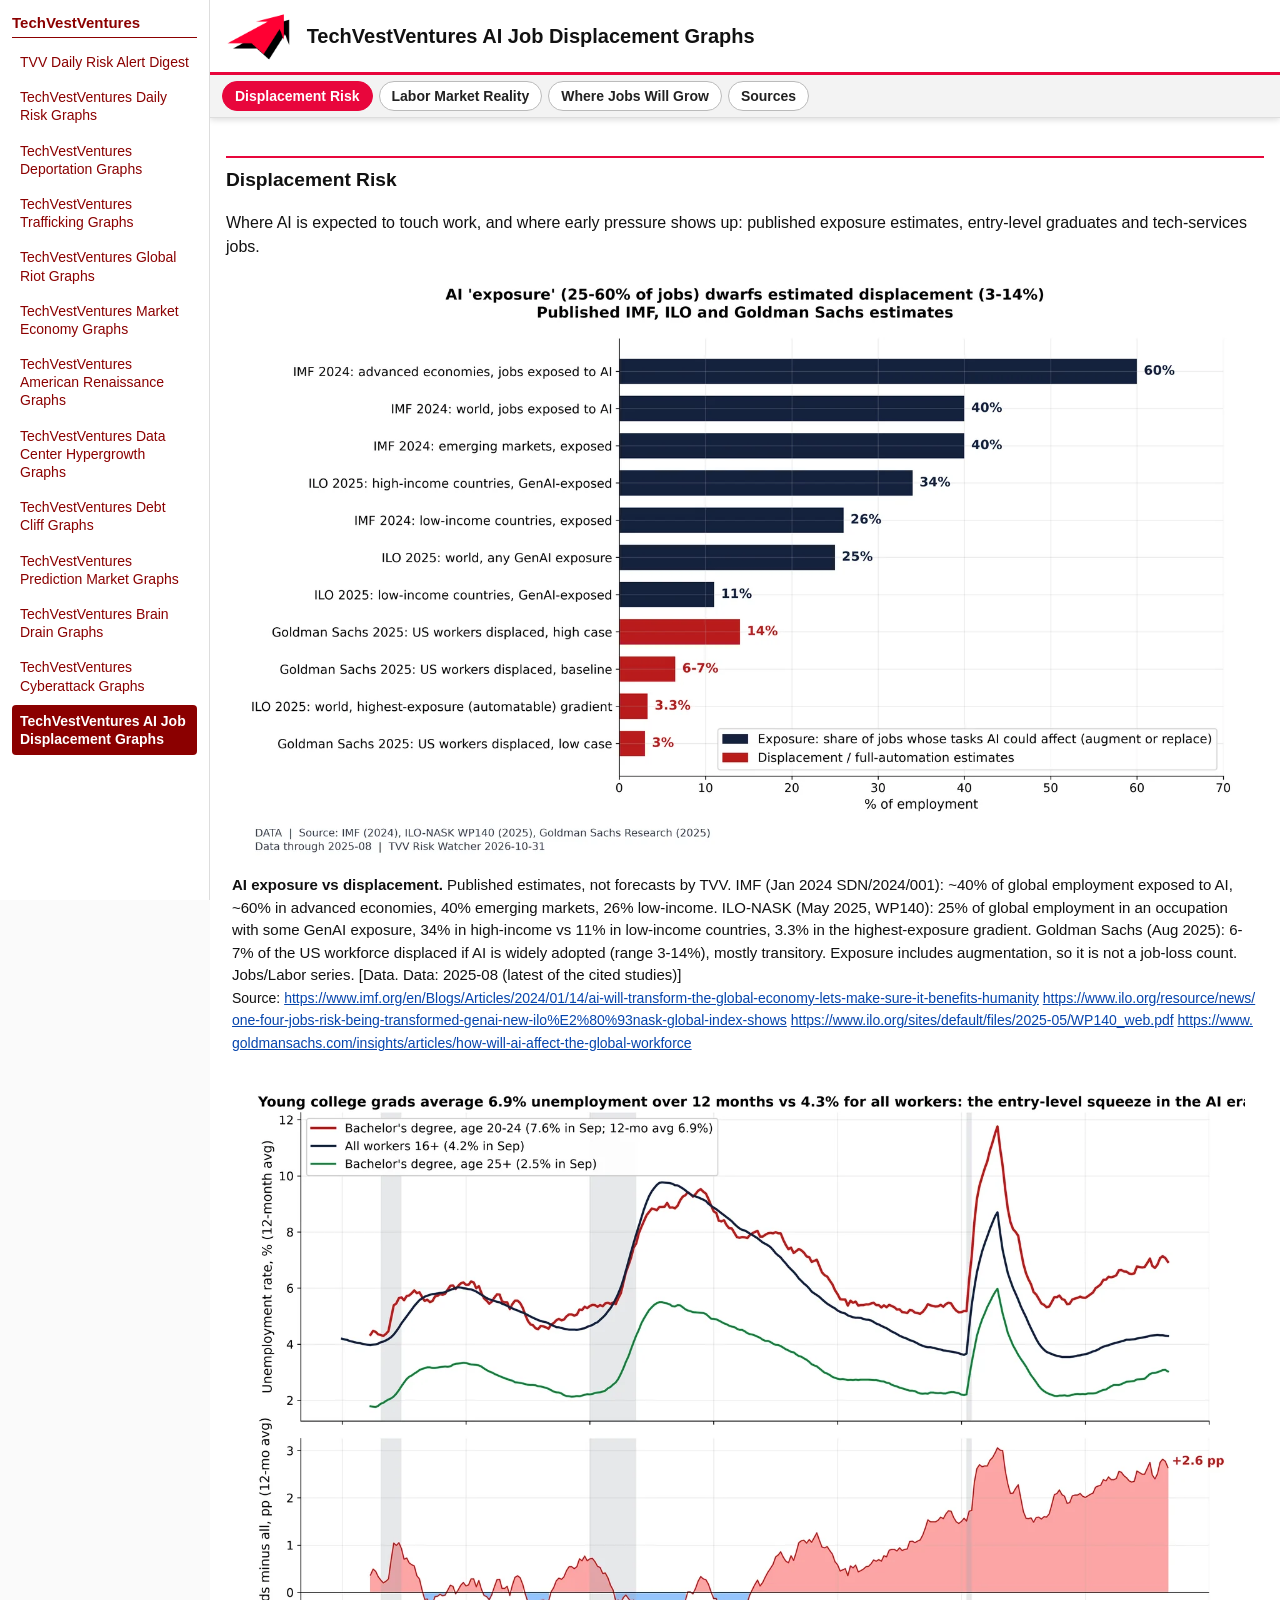
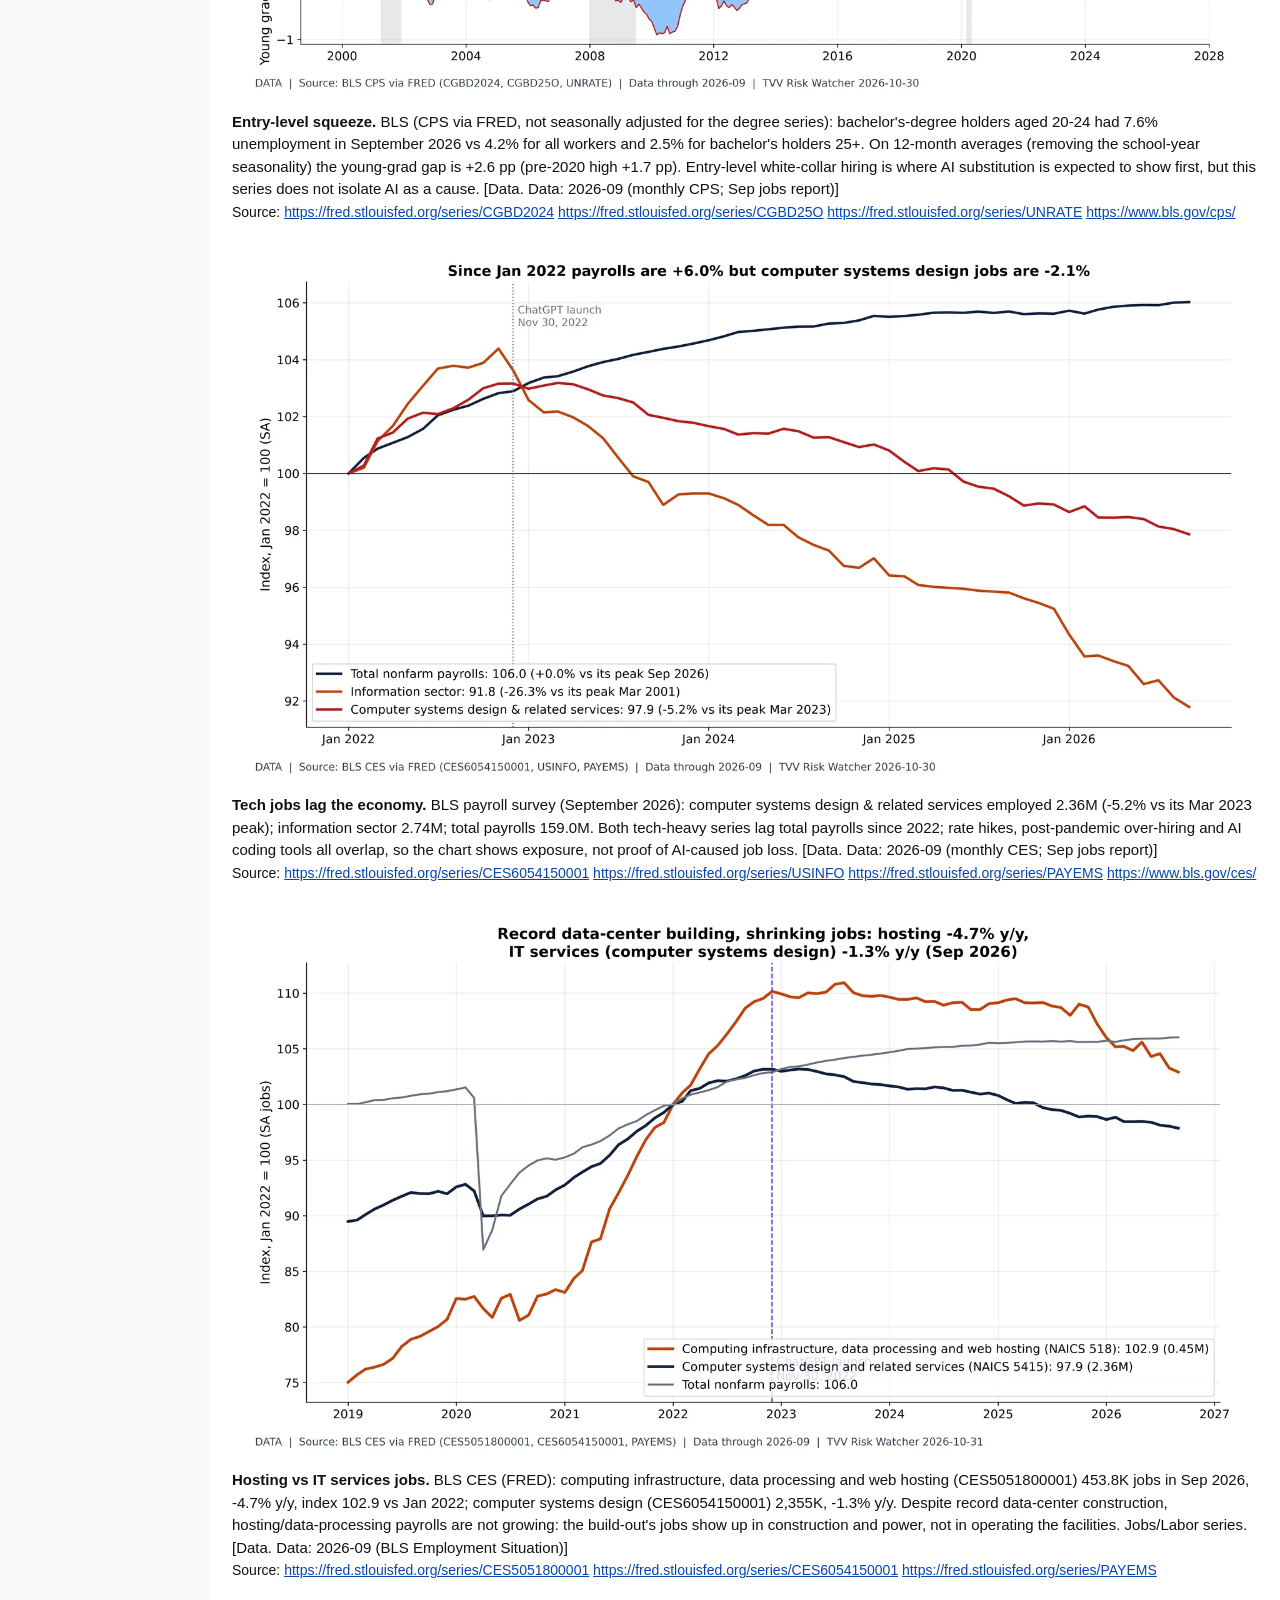
==== issues/displacement.html @ 9736ce63 "Launch TechVestVentures AI Job Displacement Graphs (12 charts, 3 tabs + sources)" ====
<!doctype html><html lang="en"><head><meta charset="utf-8"><meta name="viewport" content="width=device-width,initial-scale=1"><title>TechVestVentures AI Job Displacement Graphs — displacement</title><link rel="stylesheet" href="../assets/style.css"><script>if(!/[?&]raw/.test(location.search))location.replace("../index.html#displacement")</script></head><body><main id="issue"><h2 class="desk">Displacement Risk</h2><p>Where AI is expected to touch work, and where early pressure shows up: published exposure estimates, entry-level graduates and tech-services jobs.</p><figure class="g"><img src="img/displacement-01.webp" alt="AI exposure vs displacement" loading="lazy"><figcaption><span class="t">AI exposure vs displacement.</span> Published estimates, not forecasts by TVV. IMF (Jan 2024 SDN/2024/001): ~40% of global employment exposed to AI, ~60% in advanced economies, 40% emerging markets, 26% low-income. ILO-NASK (May 2025, WP140): 25% of global employment in an occupation with some GenAI exposure, 34% in high-income vs 11% in low-income countries, 3.3% in the highest-exposure gradient. Goldman Sachs (Aug 2025): 6-7% of the US workforce displaced if AI is widely adopted (range 3-14%), mostly transitory. Exposure includes augmentation, so it is not a job-loss count. Jobs/Labor series. [Data. Data: 2025-08 (latest of the cited studies)]<br><span class="s">Source: <a href="https://www.imf.org/en/Blogs/Articles/2024/01/14/ai-will-transform-the-global-economy-lets-make-sure-it-benefits-humanity" target="_blank" rel="noopener">https://www.imf.org/en/Blogs/Articles/2024/01/14/ai-will-transform-the-global-economy-lets-make-sure-it-benefits-humanity</a> <a href="https://www.ilo.org/resource/news/one-four-jobs-risk-being-transformed-genai-new-ilo%E2%80%93nask-global-index-shows" target="_blank" rel="noopener">https://www.ilo.org/resource/news/one-four-jobs-risk-being-transformed-genai-new-ilo%E2%80%93nask-global-index-shows</a> <a href="https://www.ilo.org/sites/default/files/2025-05/WP140_web.pdf" target="_blank" rel="noopener">https://www.ilo.org/sites/default/files/2025-05/WP140_web.pdf</a> <a href="https://www.goldmansachs.com/insights/articles/how-will-ai-affect-the-global-workforce" target="_blank" rel="noopener">https://www.goldmansachs.com/insights/articles/how-will-ai-affect-the-global-workforce</a></span></figcaption></figure><figure class="g"><img src="img/displacement-02.webp" alt="Entry-level squeeze" loading="lazy"><figcaption><span class="t">Entry-level squeeze.</span> BLS (CPS via FRED, not seasonally adjusted for the degree series): bachelor&#x27;s-degree holders aged 20-24 had 7.6% unemployment in September 2026 vs 4.2% for all workers and 2.5% for bachelor&#x27;s holders 25+. On 12-month averages (removing the school-year seasonality) the young-grad gap is +2.6 pp (pre-2020 high +1.7 pp). Entry-level white-collar hiring is where AI substitution is expected to show first, but this series does not isolate AI as a cause. [Data. Data: 2026-09 (monthly CPS; Sep jobs report)]<br><span class="s">Source: <a href="https://fred.stlouisfed.org/series/CGBD2024" target="_blank" rel="noopener">https://fred.stlouisfed.org/series/CGBD2024</a> <a href="https://fred.stlouisfed.org/series/CGBD25O" target="_blank" rel="noopener">https://fred.stlouisfed.org/series/CGBD25O</a> <a href="https://fred.stlouisfed.org/series/UNRATE" target="_blank" rel="noopener">https://fred.stlouisfed.org/series/UNRATE</a> <a href="https://www.bls.gov/cps/" target="_blank" rel="noopener">https://www.bls.gov/cps/</a></span></figcaption></figure><figure class="g"><img src="img/displacement-03.webp" alt="Tech jobs lag the economy" loading="lazy"><figcaption><span class="t">Tech jobs lag the economy.</span> BLS payroll survey (September 2026): computer systems design &amp; related services employed 2.36M (-5.2% vs its Mar 2023 peak); information sector 2.74M; total payrolls 159.0M. Both tech-heavy series lag total payrolls since 2022; rate hikes, post-pandemic over-hiring and AI coding tools all overlap, so the chart shows exposure, not proof of AI-caused job loss. [Data. Data: 2026-09 (monthly CES; Sep jobs report)]<br><span class="s">Source: <a href="https://fred.stlouisfed.org/series/CES6054150001" target="_blank" rel="noopener">https://fred.stlouisfed.org/series/CES6054150001</a> <a href="https://fred.stlouisfed.org/series/USINFO" target="_blank" rel="noopener">https://fred.stlouisfed.org/series/USINFO</a> <a href="https://fred.stlouisfed.org/series/PAYEMS" target="_blank" rel="noopener">https://fred.stlouisfed.org/series/PAYEMS</a> <a href="https://www.bls.gov/ces/" target="_blank" rel="noopener">https://www.bls.gov/ces/</a></span></figcaption></figure><figure class="g"><img src="img/displacement-04.webp" alt="Hosting vs IT services jobs" loading="lazy"><figcaption><span class="t">Hosting vs IT services jobs.</span> BLS CES (FRED): computing infrastructure, data processing and web hosting (CES5051800001) 453.8K jobs in Sep 2026, -4.7% y/y, index 102.9 vs Jan 2022; computer systems design (CES6054150001) 2,355K, -1.3% y/y. Despite record data-center construction, hosting/data-processing payrolls are not growing: the build-out&#x27;s jobs show up in construction and power, not in operating the facilities. Jobs/Labor series. [Data. Data: 2026-09 (BLS Employment Situation)]<br><span class="s">Source: <a href="https://fred.stlouisfed.org/series/CES5051800001" target="_blank" rel="noopener">https://fred.stlouisfed.org/series/CES5051800001</a> <a href="https://fred.stlouisfed.org/series/CES6054150001" target="_blank" rel="noopener">https://fred.stlouisfed.org/series/CES6054150001</a> <a href="https://fred.stlouisfed.org/series/PAYEMS" target="_blank" rel="noopener">https://fred.stlouisfed.org/series/PAYEMS</a></span></figcaption></figure></main></body></html>
---- assets/style.css ----
body{margin:0;font:16px/1.5 Arial,Helvetica,sans-serif;color:#111;background:#fafafa}
#top{position:sticky;top:0;z-index:9;background:#fff;box-shadow:0 2px 6px #0002}
header{border-bottom:3px solid #e8063c;display:flex;align-items:center;gap:14px;padding:8px 16px}
header img{height:56px}header h1{font-size:1.25rem;margin:0}
#tabs{display:flex;gap:6px;overflow-x:auto;white-space:nowrap;padding:6px 12px;background:#f3f3f3;border-bottom:1px solid #ddd;-webkit-overflow-scrolling:touch}
#tabs button{flex:0 0 auto;font:600 14px Arial,sans-serif;padding:6px 12px;border:1px solid #bbb;border-radius:16px;background:#fff;color:#222;cursor:pointer}
#tabs button[aria-selected=true]{background:#e8063c;border-color:#e8063c;color:#fff}
main{max-width:1040px;margin:0 auto;padding:16px;background:#fff}
main img{width:100%;max-width:1000px;height:auto;display:block;margin:14px auto}
a{color:#0645ad;text-decoration:underline}h2{border-top:2px solid #e8063c;padding-top:8px;margin-top:22px;font-size:1.2rem;font-weight:700;scroll-margin-top:130px}
main table{width:100%;border-collapse:collapse}main td{display:block;width:100%;padding:0}main td:empty{display:none}
ul.items{margin-left:24px;padding-left:1.1em}
.action-box{border:3px solid #e8063c;padding:10px 14px;margin:20px 0}ul.items li{margin:6px 0}
@media(max-width:600px){header img{height:40px}header h1{font-size:1rem}}
figure.g{margin:0 0 28px;padding:0}figure.g figcaption{font-size:15px;margin:4px 6px}figure.g .t{font-weight:700}
figure.g .s{font-size:14px;word-break:break-all}ul.src li{margin:4px 0;word-break:break-all}
#tvvnav{position:fixed;left:0;top:0;bottom:0;width:210px;box-sizing:border-box;padding:14px 12px;background:#fff;border-right:1px solid #ddd;font-family:Arial,Helvetica,sans-serif;overflow-y:auto;z-index:20}
#tvvnav summary{font:700 15px Arial,sans-serif;color:#8B0000;list-style:none;cursor:default;border-bottom:1px solid #8B0000;padding-bottom:6px;margin-bottom:8px}
#tvvnav summary::-webkit-details-marker{display:none}
#tvvnav a,#tvvnav span{display:block;font-size:14px;padding:7px 8px;margin:3px 0;border-radius:4px;line-height:1.3}
#tvvnav a{color:#8B0000;text-decoration:none}#tvvnav a:hover{background:#f7e6e6;text-decoration:underline}
#tvvnav a.cur{background:#8B0000;color:#fff;font-weight:700}#tvvnav span.soon{color:#999;font-style:italic}
body{padding-left:210px}
@media(max-width:900px){body{padding-left:0}#tvvnav{position:static;width:auto;border-right:0;border-bottom:1px solid #ddd;padding:6px 12px}
#tvvnav summary{cursor:pointer;margin:0;border:0;padding:4px 0}#tvvnav summary::after{content:" \2630";float:right}}
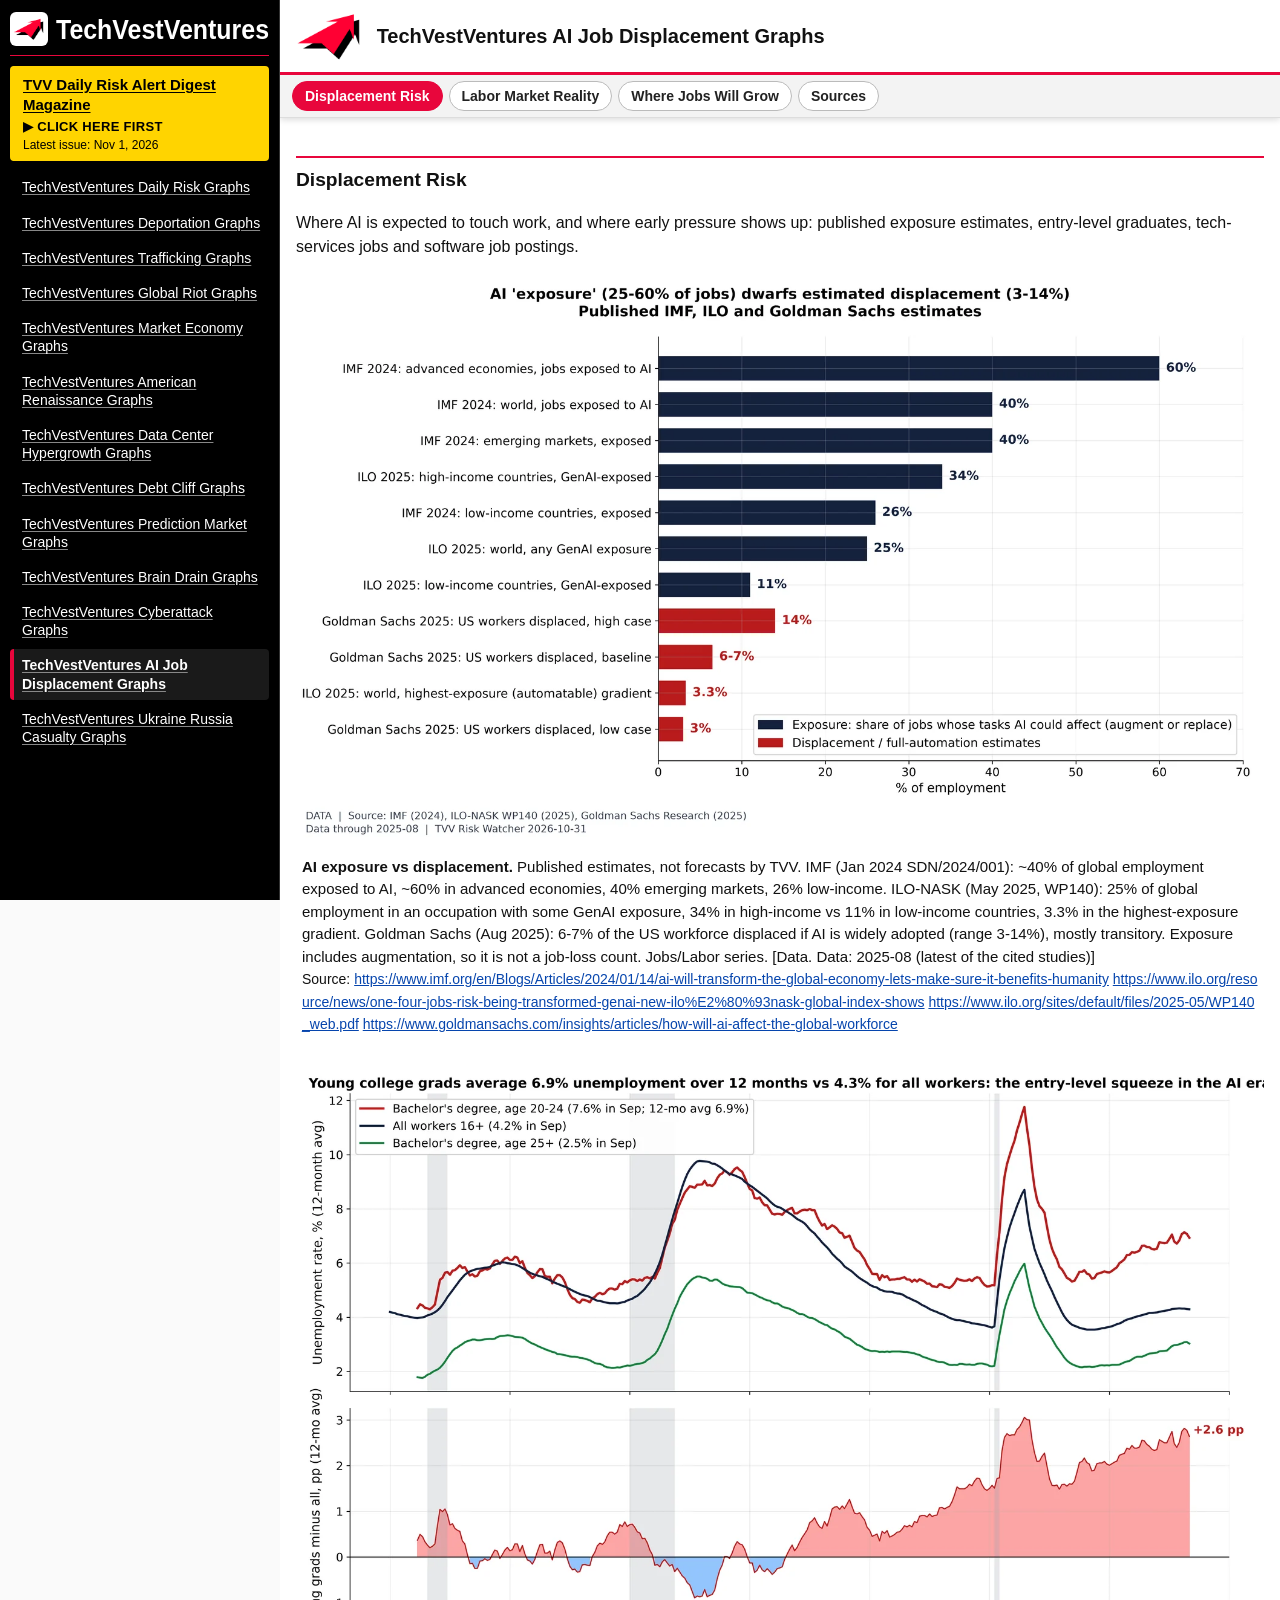
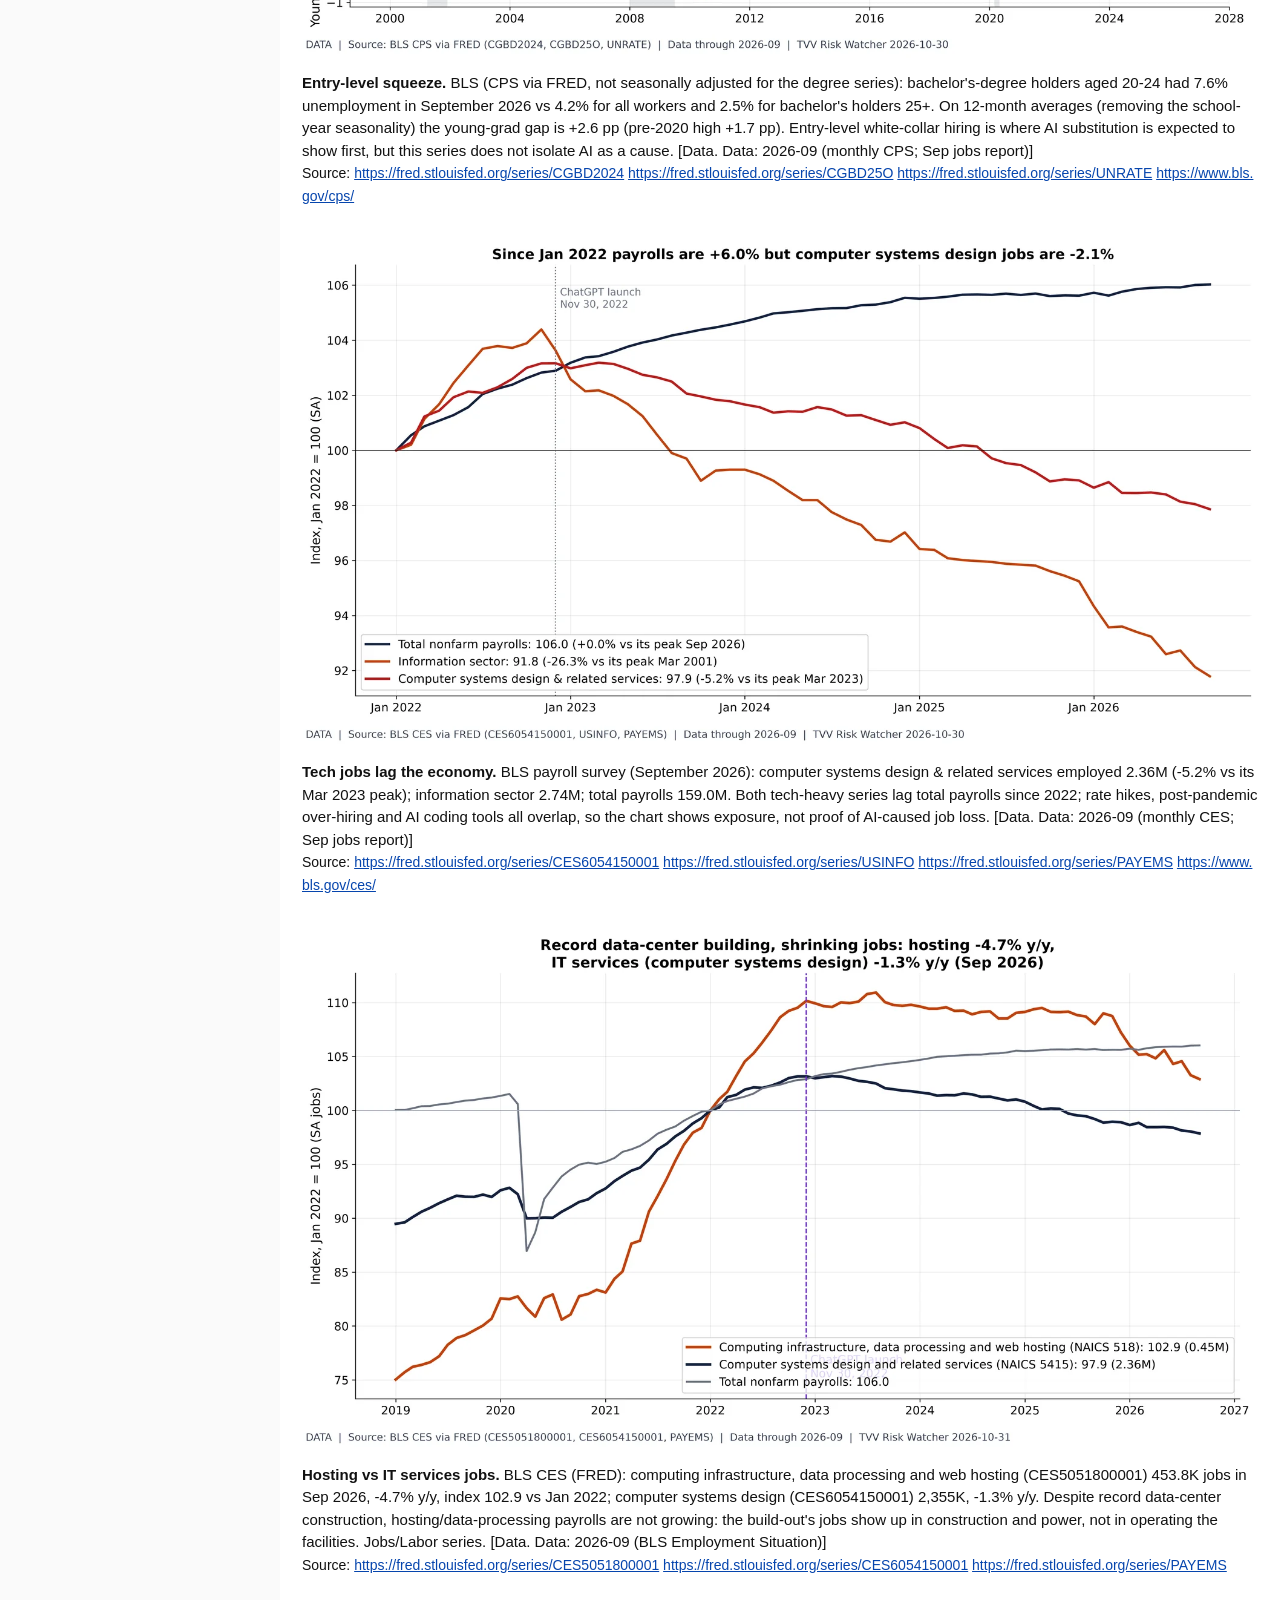
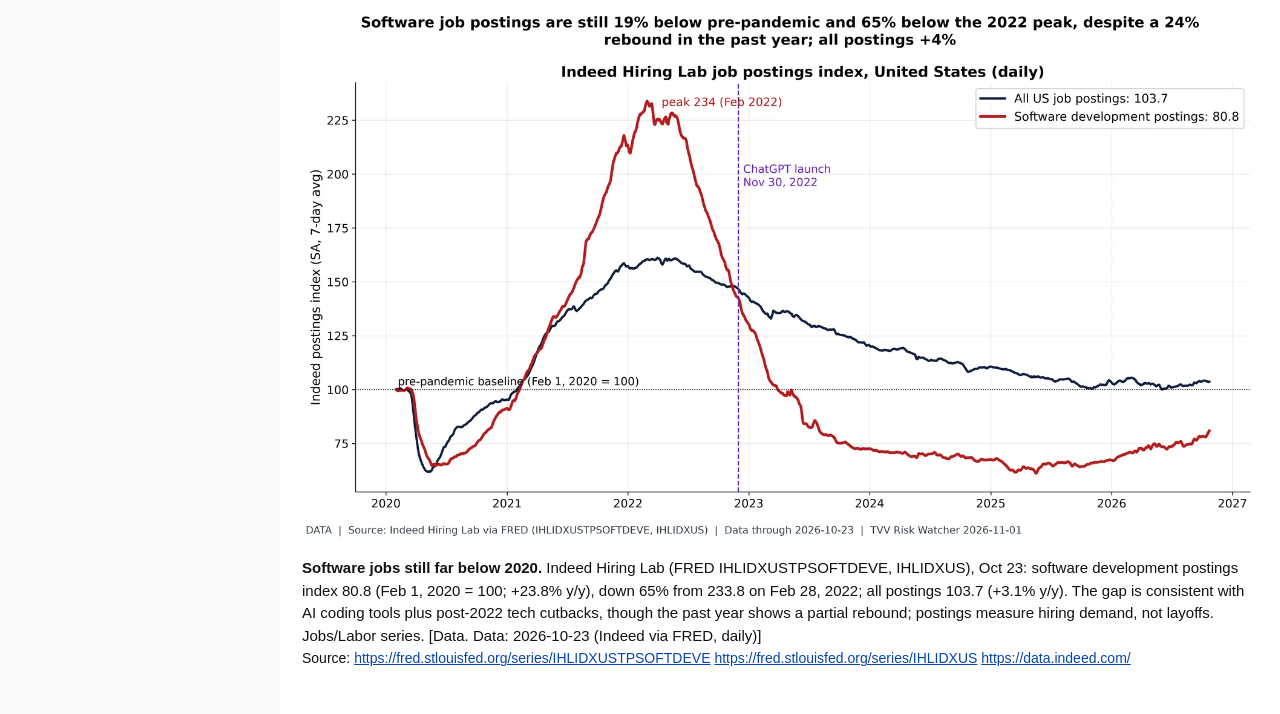
==== commit eaa60b64: "AI Job Displacement: add permanent job losers and Indeed software postings charts (14); sidebar adds" ====
--- a/issues/displacement.html
+++ b/issues/displacement.html
@@ -1 +1 @@
-<!doctype html><html lang="en"><head><meta charset="utf-8"><meta name="viewport" content="width=device-width,initial-scale=1"><title>TechVestVentures AI Job Displacement Graphs — displacement</title><link rel="stylesheet" href="../assets/style.css"><script>if(!/[?&]raw/.test(location.search))location.replace("../index.html#displacement")</script></head><body><main id="issue"><h2 class="desk">Displacement Risk</h2><p>Where AI is expected to touch work, and where early pressure shows up: published exposure estimates, entry-level graduates and tech-services jobs.</p><figure class="g"><img src="img/displacement-01.webp" alt="AI exposure vs displacement" loading="lazy"><figcaption><span class="t">AI exposure vs displacement.</span> Published estimates, not forecasts by TVV. IMF (Jan 2024 SDN/2024/001): ~40% of global employment exposed to AI, ~60% in advanced economies, 40% emerging markets, 26% low-income. ILO-NASK (May 2025, WP140): 25% of global employment in an occupation with some GenAI exposure, 34% in high-income vs 11% in low-income countries, 3.3% in the highest-exposure gradient. Goldman Sachs (Aug 2025): 6-7% of the US workforce displaced if AI is widely adopted (range 3-14%), mostly transitory. Exposure includes augmentation, so it is not a job-loss count. Jobs/Labor series. [Data. Data: 2025-08 (latest of the cited studies)]<br><span class="s">Source: <a href="https://www.imf.org/en/Blogs/Articles/2024/01/14/ai-will-transform-the-global-economy-lets-make-sure-it-benefits-humanity" target="_blank" rel="noopener">https://www.imf.org/en/Blogs/Articles/2024/01/14/ai-will-transform-the-global-economy-lets-make-sure-it-benefits-humanity</a> <a href="https://www.ilo.org/resource/news/one-four-jobs-risk-being-transformed-genai-new-ilo%E2%80%93nask-global-index-shows" target="_blank" rel="noopener">https://www.ilo.org/resource/news/one-four-jobs-risk-being-transformed-genai-new-ilo%E2%80%93nask-global-index-shows</a> <a href="https://www.ilo.org/sites/default/files/2025-05/WP140_web.pdf" target="_blank" rel="noopener">https://www.ilo.org/sites/default/files/2025-05/WP140_web.pdf</a> <a href="https://www.goldmansachs.com/insights/articles/how-will-ai-affect-the-global-workforce" target="_blank" rel="noopener">https://www.goldmansachs.com/insights/articles/how-will-ai-affect-the-global-workforce</a></span></figcaption></figure><figure class="g"><img src="img/displacement-02.webp" alt="Entry-level squeeze" loading="lazy"><figcaption><span class="t">Entry-level squeeze.</span> BLS (CPS via FRED, not seasonally adjusted for the degree series): bachelor&#x27;s-degree holders aged 20-24 had 7.6% unemployment in September 2026 vs 4.2% for all workers and 2.5% for bachelor&#x27;s holders 25+. On 12-month averages (removing the school-year seasonality) the young-grad gap is +2.6 pp (pre-2020 high +1.7 pp). Entry-level white-collar hiring is where AI substitution is expected to show first, but this series does not isolate AI as a cause. [Data. Data: 2026-09 (monthly CPS; Sep jobs report)]<br><span class="s">Source: <a href="https://fred.stlouisfed.org/series/CGBD2024" target="_blank" rel="noopener">https://fred.stlouisfed.org/series/CGBD2024</a> <a href="https://fred.stlouisfed.org/series/CGBD25O" target="_blank" rel="noopener">https://fred.stlouisfed.org/series/CGBD25O</a> <a href="https://fred.stlouisfed.org/series/UNRATE" target="_blank" rel="noopener">https://fred.stlouisfed.org/series/UNRATE</a> <a href="https://www.bls.gov/cps/" target="_blank" rel="noopener">https://www.bls.gov/cps/</a></span></figcaption></figure><figure class="g"><img src="img/displacement-03.webp" alt="Tech jobs lag the economy" loading="lazy"><figcaption><span class="t">Tech jobs lag the economy.</span> BLS payroll survey (September 2026): computer systems design &amp; related services employed 2.36M (-5.2% vs its Mar 2023 peak); information sector 2.74M; total payrolls 159.0M. Both tech-heavy series lag total payrolls since 2022; rate hikes, post-pandemic over-hiring and AI coding tools all overlap, so the chart shows exposure, not proof of AI-caused job loss. [Data. Data: 2026-09 (monthly CES; Sep jobs report)]<br><span class="s">Source: <a href="https://fred.stlouisfed.org/series/CES6054150001" target="_blank" rel="noopener">https://fred.stlouisfed.org/series/CES6054150001</a> <a href="https://fred.stlouisfed.org/series/USINFO" target="_blank" rel="noopener">https://fred.stlouisfed.org/series/USINFO</a> <a href="https://fred.stlouisfed.org/series/PAYEMS" target="_blank" rel="noopener">https://fred.stlouisfed.org/series/PAYEMS</a> <a href="https://www.bls.gov/ces/" target="_blank" rel="noopener">https://www.bls.gov/ces/</a></span></figcaption></figure><figure class="g"><img src="img/displacement-04.webp" alt="Hosting vs IT services jobs" loading="lazy"><figcaption><span class="t">Hosting vs IT services jobs.</span> BLS CES (FRED): computing infrastructure, data processing and web hosting (CES5051800001) 453.8K jobs in Sep 2026, -4.7% y/y, index 102.9 vs Jan 2022; computer systems design (CES6054150001) 2,355K, -1.3% y/y. Despite record data-center construction, hosting/data-processing payrolls are not growing: the build-out&#x27;s jobs show up in construction and power, not in operating the facilities. Jobs/Labor series. [Data. Data: 2026-09 (BLS Employment Situation)]<br><span class="s">Source: <a href="https://fred.stlouisfed.org/series/CES5051800001" target="_blank" rel="noopener">https://fred.stlouisfed.org/series/CES5051800001</a> <a href="https://fred.stlouisfed.org/series/CES6054150001" target="_blank" rel="noopener">https://fred.stlouisfed.org/series/CES6054150001</a> <a href="https://fred.stlouisfed.org/series/PAYEMS" target="_blank" rel="noopener">https://fred.stlouisfed.org/series/PAYEMS</a></span></figcaption></figure></main></body></html>+<!doctype html><html lang="en"><head><meta charset="utf-8"><meta name="viewport" content="width=device-width,initial-scale=1"><title>TechVestVentures AI Job Displacement Graphs — displacement</title><link rel="stylesheet" href="../assets/style.css"><script>if(!/[?&]raw/.test(location.search))location.replace("../index.html#displacement")</script></head><body><main id="issue"><h2 class="desk">Displacement Risk</h2><p>Where AI is expected to touch work, and where early pressure shows up: published exposure estimates, entry-level graduates, tech-services jobs and software job postings.</p><figure class="g"><img src="img/displacement-01.webp" alt="AI exposure vs displacement" loading="lazy"><figcaption><span class="t">AI exposure vs displacement.</span> Published estimates, not forecasts by TVV. IMF (Jan 2024 SDN/2024/001): ~40% of global employment exposed to AI, ~60% in advanced economies, 40% emerging markets, 26% low-income. ILO-NASK (May 2025, WP140): 25% of global employment in an occupation with some GenAI exposure, 34% in high-income vs 11% in low-income countries, 3.3% in the highest-exposure gradient. Goldman Sachs (Aug 2025): 6-7% of the US workforce displaced if AI is widely adopted (range 3-14%), mostly transitory. Exposure includes augmentation, so it is not a job-loss count. Jobs/Labor series. [Data. Data: 2025-08 (latest of the cited studies)]<br><span class="s">Source: <a href="https://www.imf.org/en/Blogs/Articles/2024/01/14/ai-will-transform-the-global-economy-lets-make-sure-it-benefits-humanity" target="_blank" rel="noopener">https://www.imf.org/en/Blogs/Articles/2024/01/14/ai-will-transform-the-global-economy-lets-make-sure-it-benefits-humanity</a> <a href="https://www.ilo.org/resource/news/one-four-jobs-risk-being-transformed-genai-new-ilo%E2%80%93nask-global-index-shows" target="_blank" rel="noopener">https://www.ilo.org/resource/news/one-four-jobs-risk-being-transformed-genai-new-ilo%E2%80%93nask-global-index-shows</a> <a href="https://www.ilo.org/sites/default/files/2025-05/WP140_web.pdf" target="_blank" rel="noopener">https://www.ilo.org/sites/default/files/2025-05/WP140_web.pdf</a> <a href="https://www.goldmansachs.com/insights/articles/how-will-ai-affect-the-global-workforce" target="_blank" rel="noopener">https://www.goldmansachs.com/insights/articles/how-will-ai-affect-the-global-workforce</a></span></figcaption></figure><figure class="g"><img src="img/displacement-02.webp" alt="Entry-level squeeze" loading="lazy"><figcaption><span class="t">Entry-level squeeze.</span> BLS (CPS via FRED, not seasonally adjusted for the degree series): bachelor&#x27;s-degree holders aged 20-24 had 7.6% unemployment in September 2026 vs 4.2% for all workers and 2.5% for bachelor&#x27;s holders 25+. On 12-month averages (removing the school-year seasonality) the young-grad gap is +2.6 pp (pre-2020 high +1.7 pp). Entry-level white-collar hiring is where AI substitution is expected to show first, but this series does not isolate AI as a cause. [Data. Data: 2026-09 (monthly CPS; Sep jobs report)]<br><span class="s">Source: <a href="https://fred.stlouisfed.org/series/CGBD2024" target="_blank" rel="noopener">https://fred.stlouisfed.org/series/CGBD2024</a> <a href="https://fred.stlouisfed.org/series/CGBD25O" target="_blank" rel="noopener">https://fred.stlouisfed.org/series/CGBD25O</a> <a href="https://fred.stlouisfed.org/series/UNRATE" target="_blank" rel="noopener">https://fred.stlouisfed.org/series/UNRATE</a> <a href="https://www.bls.gov/cps/" target="_blank" rel="noopener">https://www.bls.gov/cps/</a></span></figcaption></figure><figure class="g"><img src="img/displacement-03.webp" alt="Tech jobs lag the economy" loading="lazy"><figcaption><span class="t">Tech jobs lag the economy.</span> BLS payroll survey (September 2026): computer systems design &amp; related services employed 2.36M (-5.2% vs its Mar 2023 peak); information sector 2.74M; total payrolls 159.0M. Both tech-heavy series lag total payrolls since 2022; rate hikes, post-pandemic over-hiring and AI coding tools all overlap, so the chart shows exposure, not proof of AI-caused job loss. [Data. Data: 2026-09 (monthly CES; Sep jobs report)]<br><span class="s">Source: <a href="https://fred.stlouisfed.org/series/CES6054150001" target="_blank" rel="noopener">https://fred.stlouisfed.org/series/CES6054150001</a> <a href="https://fred.stlouisfed.org/series/USINFO" target="_blank" rel="noopener">https://fred.stlouisfed.org/series/USINFO</a> <a href="https://fred.stlouisfed.org/series/PAYEMS" target="_blank" rel="noopener">https://fred.stlouisfed.org/series/PAYEMS</a> <a href="https://www.bls.gov/ces/" target="_blank" rel="noopener">https://www.bls.gov/ces/</a></span></figcaption></figure><figure class="g"><img src="img/displacement-04.webp" alt="Hosting vs IT services jobs" loading="lazy"><figcaption><span class="t">Hosting vs IT services jobs.</span> BLS CES (FRED): computing infrastructure, data processing and web hosting (CES5051800001) 453.8K jobs in Sep 2026, -4.7% y/y, index 102.9 vs Jan 2022; computer systems design (CES6054150001) 2,355K, -1.3% y/y. Despite record data-center construction, hosting/data-processing payrolls are not growing: the build-out&#x27;s jobs show up in construction and power, not in operating the facilities. Jobs/Labor series. [Data. Data: 2026-09 (BLS Employment Situation)]<br><span class="s">Source: <a href="https://fred.stlouisfed.org/series/CES5051800001" target="_blank" rel="noopener">https://fred.stlouisfed.org/series/CES5051800001</a> <a href="https://fred.stlouisfed.org/series/CES6054150001" target="_blank" rel="noopener">https://fred.stlouisfed.org/series/CES6054150001</a> <a href="https://fred.stlouisfed.org/series/PAYEMS" target="_blank" rel="noopener">https://fred.stlouisfed.org/series/PAYEMS</a></span></figcaption></figure><figure class="g"><img src="img/displacement-05.webp" alt="Software jobs still far below 2020" loading="lazy"><figcaption><span class="t">Software jobs still far below 2020.</span> Indeed Hiring Lab (FRED IHLIDXUSTPSOFTDEVE, IHLIDXUS), Oct 23: software development postings index 80.8 (Feb 1, 2020 = 100; +23.8% y/y), down 65% from 233.8 on Feb 28, 2022; all postings 103.7 (+3.1% y/y). The gap is consistent with AI coding tools plus post-2022 tech cutbacks, though the past year shows a partial rebound; postings measure hiring demand, not layoffs. Jobs/Labor series. [Data. Data: 2026-10-23 (Indeed via FRED, daily)]<br><span class="s">Source: <a href="https://fred.stlouisfed.org/series/IHLIDXUSTPSOFTDEVE" target="_blank" rel="noopener">https://fred.stlouisfed.org/series/IHLIDXUSTPSOFTDEVE</a> <a href="https://fred.stlouisfed.org/series/IHLIDXUS" target="_blank" rel="noopener">https://fred.stlouisfed.org/series/IHLIDXUS</a> <a href="https://data.indeed.com/" target="_blank" rel="noopener">https://data.indeed.com/</a></span></figcaption></figure></main></body></html>
--- a/assets/style.css
+++ b/assets/style.css
@@ -14,12 +14,24 @@
 @media(max-width:600px){header img{height:40px}header h1{font-size:1rem}}
 figure.g{margin:0 0 28px;padding:0}figure.g figcaption{font-size:15px;margin:4px 6px}figure.g .t{font-weight:700}
 figure.g .s{font-size:14px;word-break:break-all}ul.src li{margin:4px 0;word-break:break-all}
-#tvvnav{position:fixed;left:0;top:0;bottom:0;width:210px;box-sizing:border-box;padding:14px 12px;background:#fff;border-right:1px solid #ddd;font-family:Arial,Helvetica,sans-serif;overflow-y:auto;z-index:20}
-#tvvnav summary{font:700 15px Arial,sans-serif;color:#8B0000;list-style:none;cursor:default;border-bottom:1px solid #8B0000;padding-bottom:6px;margin-bottom:8px}
+#tvvnav{position:fixed;left:0;top:0;bottom:0;width:280px;box-sizing:border-box;padding:12px 10px;background:#000;color:#fff;border-right:1px solid #333;font-family:Arial,Helvetica,sans-serif;overflow-y:auto;z-index:20}
+#tvvnav summary{list-style:none;cursor:default;display:flex;align-items:center;gap:8px;border-bottom:1px solid #e8063c;padding-bottom:9px;margin-bottom:10px}
 #tvvnav summary::-webkit-details-marker{display:none}
-#tvvnav a,#tvvnav span{display:block;font-size:14px;padding:7px 8px;margin:3px 0;border-radius:4px;line-height:1.3}
-#tvvnav a{color:#8B0000;text-decoration:none}#tvvnav a:hover{background:#f7e6e6;text-decoration:underline}
-#tvvnav a.cur{background:#8B0000;color:#fff;font-weight:700}#tvvnav span.soon{color:#999;font-style:italic}
-body{padding-left:210px}
-@media(max-width:900px){body{padding-left:0}#tvvnav{position:static;width:auto;border-right:0;border-bottom:1px solid #ddd;padding:6px 12px}
-#tvvnav summary{cursor:pointer;margin:0;border:0;padding:4px 0}#tvvnav summary::after{content:" \2630";float:right}}+#tvvnav .mark{flex:0 0 auto;width:38px;height:34px;background:#fff;border-radius:6px;display:flex;align-items:center;justify-content:center}
+#tvvnav .mark img{width:32px;height:auto;display:block}
+#tvvnav .word{flex:1 1 auto;min-width:0;height:32px;display:block}
+#tvvnav a,#tvvnav span.soon{display:block;font-size:14px;padding:7px 8px;margin:3px 0;border-radius:4px;line-height:1.3;border-left:4px solid transparent}
+#tvvnav a{color:#fff;text-decoration:underline;text-decoration-color:#888;text-underline-offset:2px}
+#tvvnav a:hover,#tvvnav a:focus{background:#222;text-decoration-color:#fff}
+#tvvnav a.cur{font-weight:700;border-left-color:#e8063c;background:#1a1a1a}
+#tvvnav span.soon{color:#888;font-style:italic}
+#tvvnav a.mag{background:#ffd400;color:#000;font-weight:700;font-size:15px;text-decoration:none;border-left:4px solid #ffd400;padding:9px 9px 8px;margin-bottom:10px}
+#tvvnav a.mag:hover,#tvvnav a.mag:focus{background:#ffe766}
+#tvvnav a.mag.cur{border-left-color:#e8063c}
+#tvvnav a.mag .t{text-decoration:underline;text-underline-offset:2px}
+#tvvnav a.mag .cta{display:block;margin-top:5px;font-size:13px;font-weight:700;text-transform:uppercase;letter-spacing:.3px}
+#tvvnav a.mag .sub{display:block;font-size:12px;font-weight:400;margin-top:2px}
+body{padding-left:280px}
+@media(max-width:900px){body{padding-left:0}#tvvnav{position:static;width:auto;border-right:0;border-bottom:2px solid #e8063c;padding:8px 12px}
+#tvvnav summary{cursor:pointer;margin:0;border:0;padding:2px 0}#tvvnav .word{max-width:250px}
+#tvvnav summary::after{content:"\2630";color:#fff;font-size:22px;margin-left:auto;padding-left:8px}}
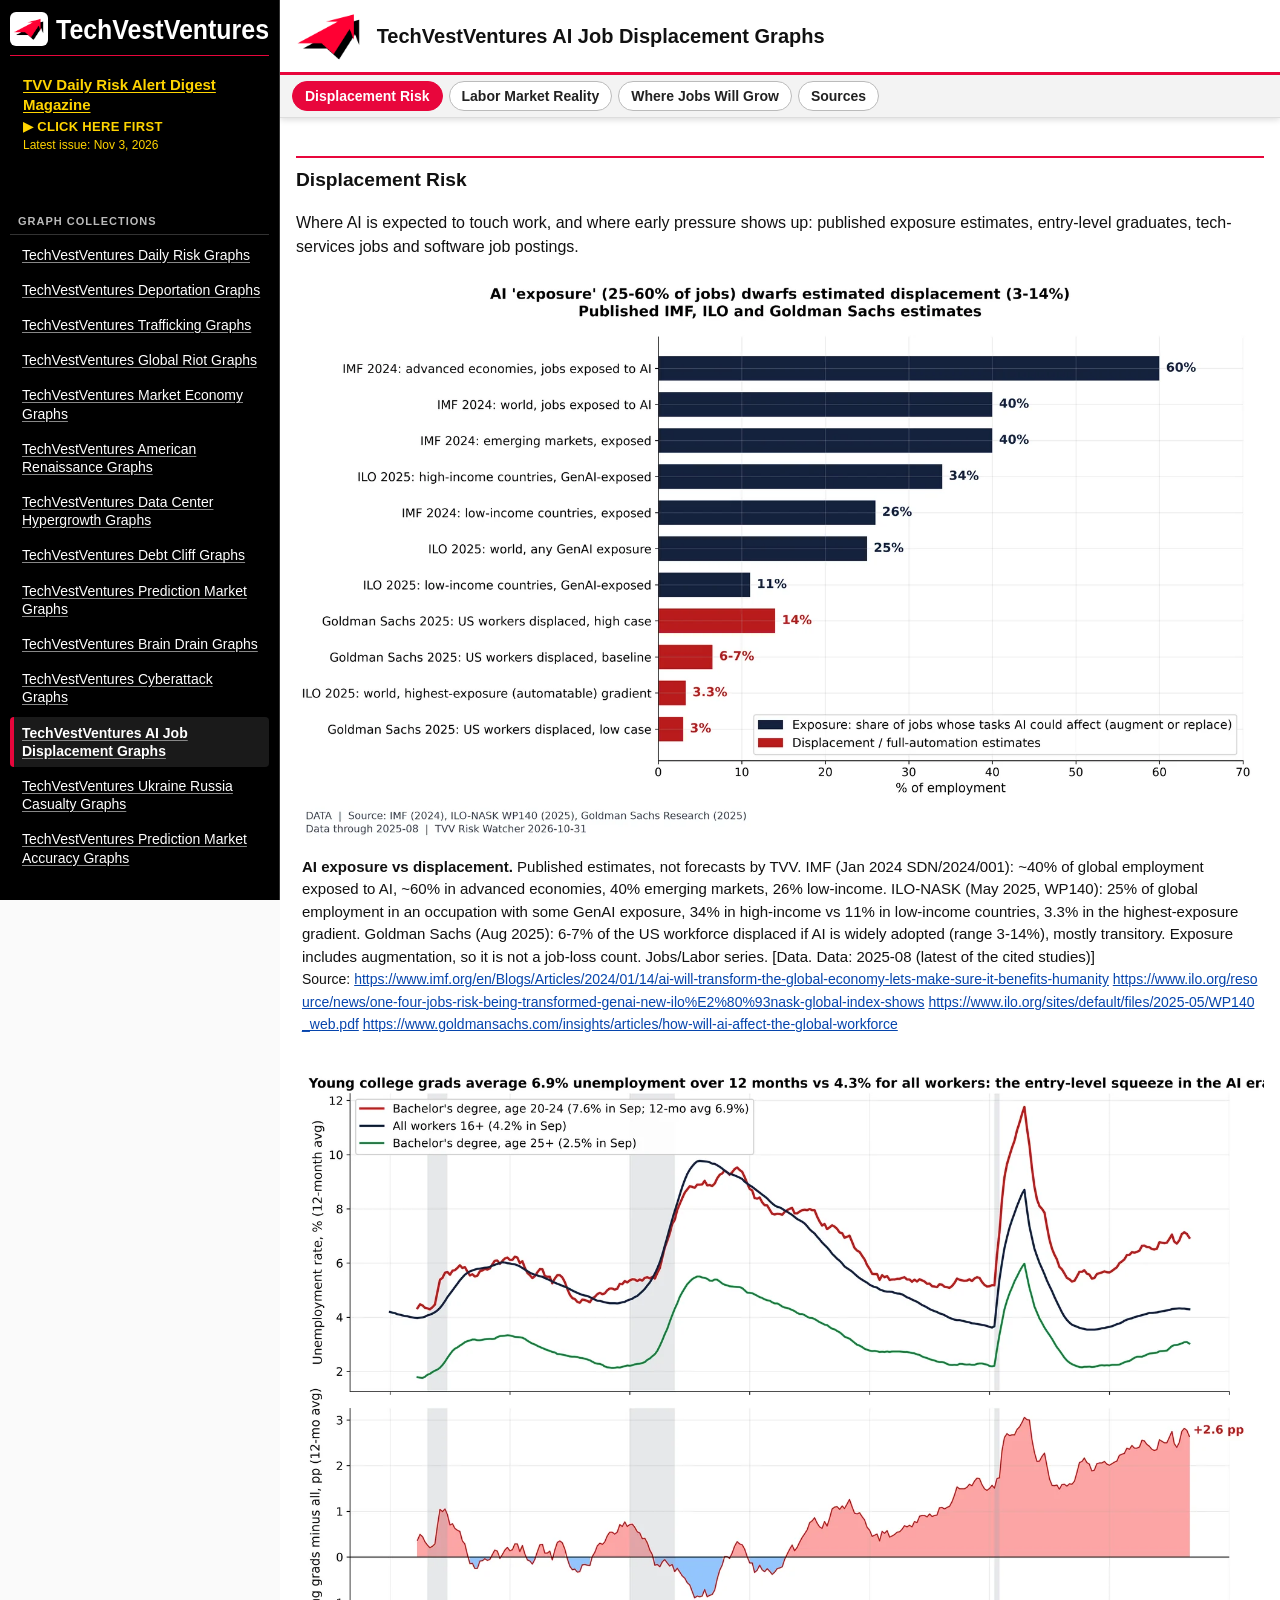
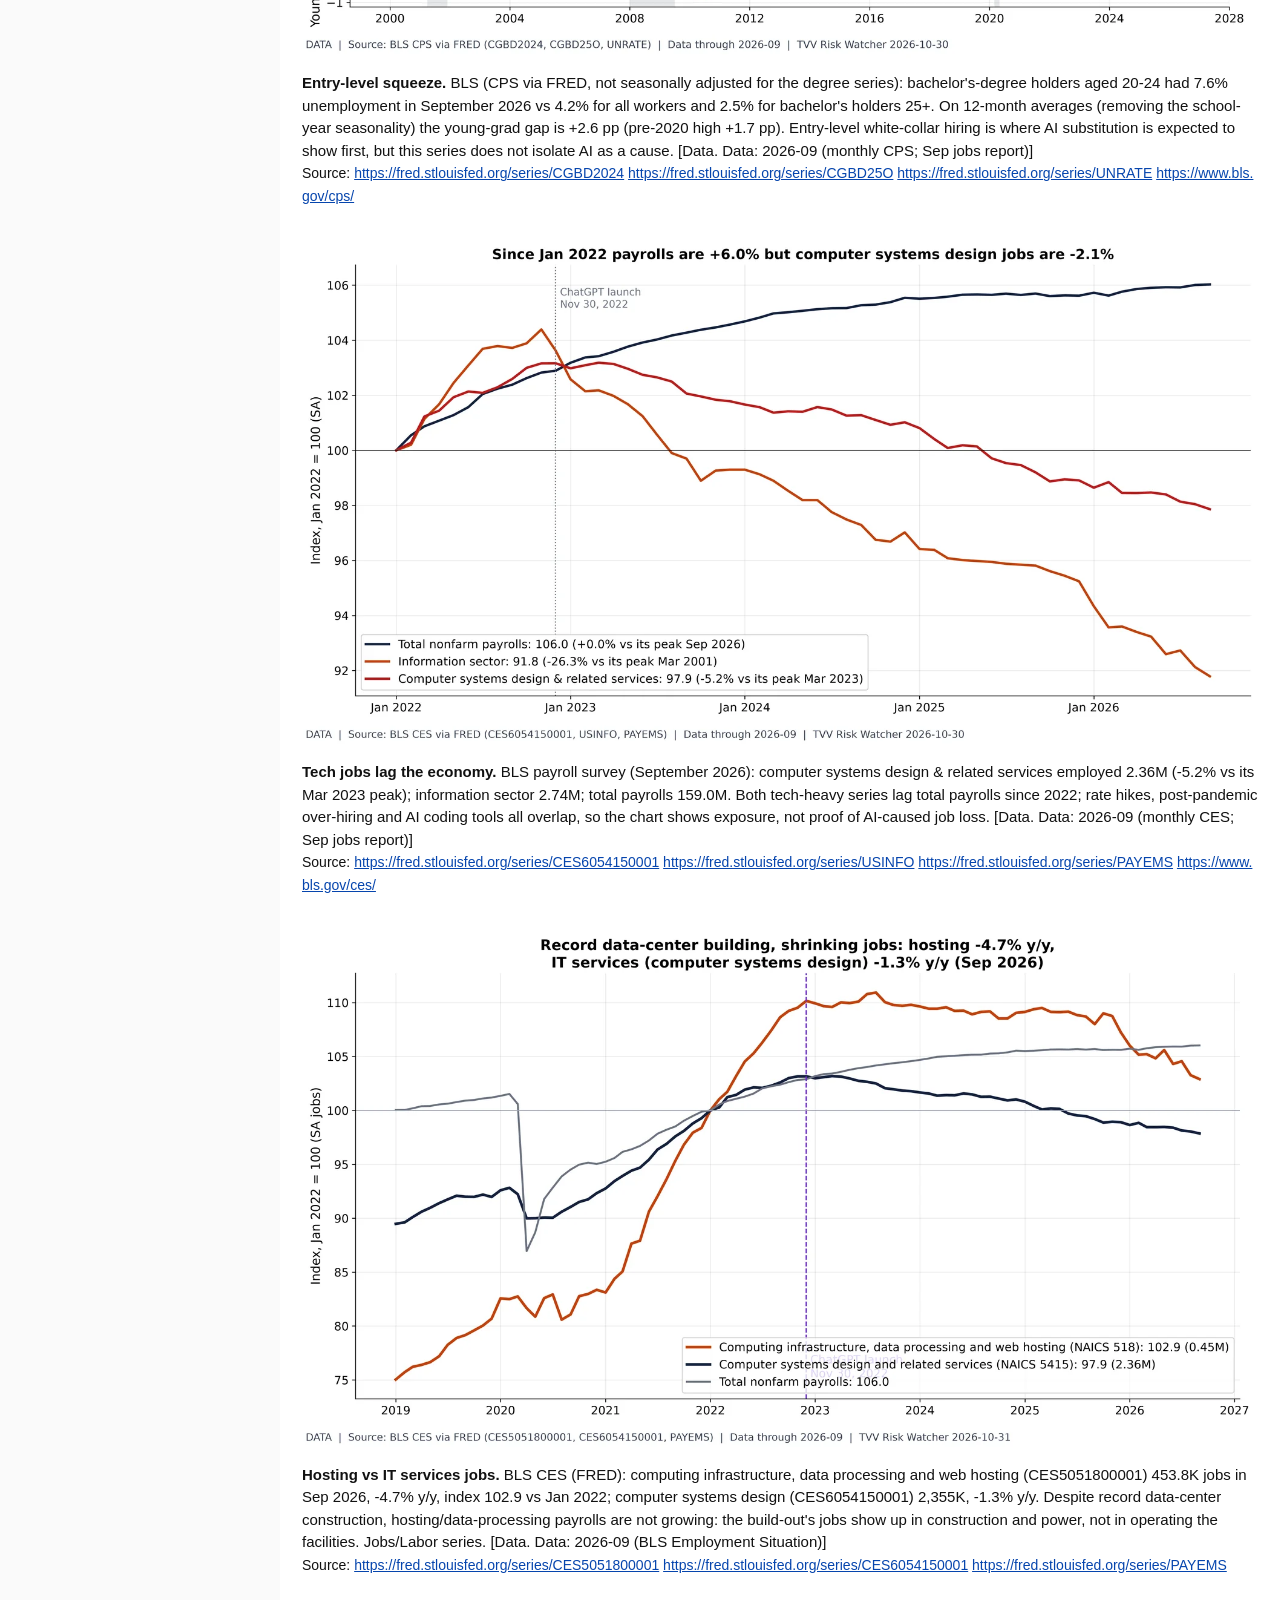
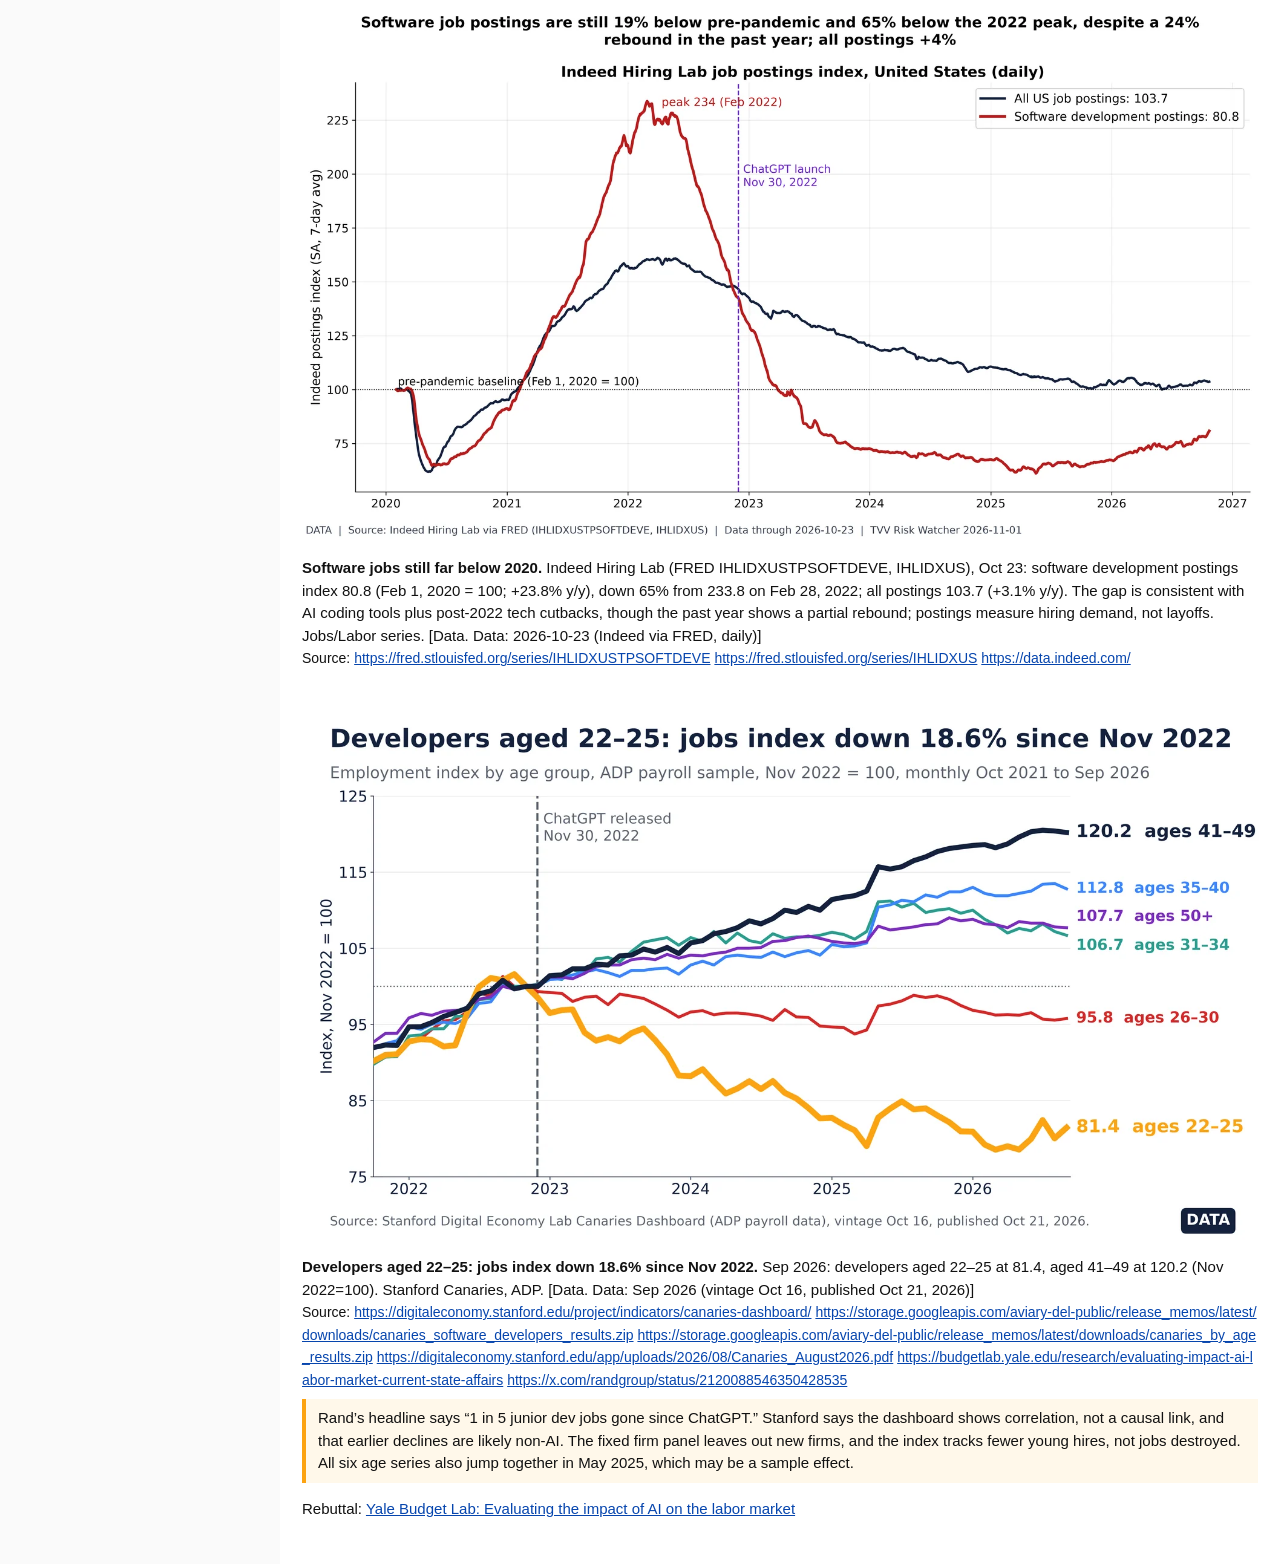
==== commit 86ae98af: "AI Job Displacement: add Stanford/ADP software developer employment by age (M49) Approved by Michael" ====
--- a/issues/displacement.html
+++ b/issues/displacement.html
@@ -1 +1 @@
-<!doctype html><html lang="en"><head><meta charset="utf-8"><meta name="viewport" content="width=device-width,initial-scale=1"><title>TechVestVentures AI Job Displacement Graphs — displacement</title><link rel="stylesheet" href="../assets/style.css"><script>if(!/[?&]raw/.test(location.search))location.replace("../index.html#displacement")</script></head><body><main id="issue"><h2 class="desk">Displacement Risk</h2><p>Where AI is expected to touch work, and where early pressure shows up: published exposure estimates, entry-level graduates, tech-services jobs and software job postings.</p><figure class="g"><img src="img/displacement-01.webp" alt="AI exposure vs displacement" loading="lazy"><figcaption><span class="t">AI exposure vs displacement.</span> Published estimates, not forecasts by TVV. IMF (Jan 2024 SDN/2024/001): ~40% of global employment exposed to AI, ~60% in advanced economies, 40% emerging markets, 26% low-income. ILO-NASK (May 2025, WP140): 25% of global employment in an occupation with some GenAI exposure, 34% in high-income vs 11% in low-income countries, 3.3% in the highest-exposure gradient. Goldman Sachs (Aug 2025): 6-7% of the US workforce displaced if AI is widely adopted (range 3-14%), mostly transitory. Exposure includes augmentation, so it is not a job-loss count. Jobs/Labor series. [Data. Data: 2025-08 (latest of the cited studies)]<br><span class="s">Source: <a href="https://www.imf.org/en/Blogs/Articles/2024/01/14/ai-will-transform-the-global-economy-lets-make-sure-it-benefits-humanity" target="_blank" rel="noopener">https://www.imf.org/en/Blogs/Articles/2024/01/14/ai-will-transform-the-global-economy-lets-make-sure-it-benefits-humanity</a> <a href="https://www.ilo.org/resource/news/one-four-jobs-risk-being-transformed-genai-new-ilo%E2%80%93nask-global-index-shows" target="_blank" rel="noopener">https://www.ilo.org/resource/news/one-four-jobs-risk-being-transformed-genai-new-ilo%E2%80%93nask-global-index-shows</a> <a href="https://www.ilo.org/sites/default/files/2025-05/WP140_web.pdf" target="_blank" rel="noopener">https://www.ilo.org/sites/default/files/2025-05/WP140_web.pdf</a> <a href="https://www.goldmansachs.com/insights/articles/how-will-ai-affect-the-global-workforce" target="_blank" rel="noopener">https://www.goldmansachs.com/insights/articles/how-will-ai-affect-the-global-workforce</a></span></figcaption></figure><figure class="g"><img src="img/displacement-02.webp" alt="Entry-level squeeze" loading="lazy"><figcaption><span class="t">Entry-level squeeze.</span> BLS (CPS via FRED, not seasonally adjusted for the degree series): bachelor&#x27;s-degree holders aged 20-24 had 7.6% unemployment in September 2026 vs 4.2% for all workers and 2.5% for bachelor&#x27;s holders 25+. On 12-month averages (removing the school-year seasonality) the young-grad gap is +2.6 pp (pre-2020 high +1.7 pp). Entry-level white-collar hiring is where AI substitution is expected to show first, but this series does not isolate AI as a cause. [Data. Data: 2026-09 (monthly CPS; Sep jobs report)]<br><span class="s">Source: <a href="https://fred.stlouisfed.org/series/CGBD2024" target="_blank" rel="noopener">https://fred.stlouisfed.org/series/CGBD2024</a> <a href="https://fred.stlouisfed.org/series/CGBD25O" target="_blank" rel="noopener">https://fred.stlouisfed.org/series/CGBD25O</a> <a href="https://fred.stlouisfed.org/series/UNRATE" target="_blank" rel="noopener">https://fred.stlouisfed.org/series/UNRATE</a> <a href="https://www.bls.gov/cps/" target="_blank" rel="noopener">https://www.bls.gov/cps/</a></span></figcaption></figure><figure class="g"><img src="img/displacement-03.webp" alt="Tech jobs lag the economy" loading="lazy"><figcaption><span class="t">Tech jobs lag the economy.</span> BLS payroll survey (September 2026): computer systems design &amp; related services employed 2.36M (-5.2% vs its Mar 2023 peak); information sector 2.74M; total payrolls 159.0M. Both tech-heavy series lag total payrolls since 2022; rate hikes, post-pandemic over-hiring and AI coding tools all overlap, so the chart shows exposure, not proof of AI-caused job loss. [Data. Data: 2026-09 (monthly CES; Sep jobs report)]<br><span class="s">Source: <a href="https://fred.stlouisfed.org/series/CES6054150001" target="_blank" rel="noopener">https://fred.stlouisfed.org/series/CES6054150001</a> <a href="https://fred.stlouisfed.org/series/USINFO" target="_blank" rel="noopener">https://fred.stlouisfed.org/series/USINFO</a> <a href="https://fred.stlouisfed.org/series/PAYEMS" target="_blank" rel="noopener">https://fred.stlouisfed.org/series/PAYEMS</a> <a href="https://www.bls.gov/ces/" target="_blank" rel="noopener">https://www.bls.gov/ces/</a></span></figcaption></figure><figure class="g"><img src="img/displacement-04.webp" alt="Hosting vs IT services jobs" loading="lazy"><figcaption><span class="t">Hosting vs IT services jobs.</span> BLS CES (FRED): computing infrastructure, data processing and web hosting (CES5051800001) 453.8K jobs in Sep 2026, -4.7% y/y, index 102.9 vs Jan 2022; computer systems design (CES6054150001) 2,355K, -1.3% y/y. Despite record data-center construction, hosting/data-processing payrolls are not growing: the build-out&#x27;s jobs show up in construction and power, not in operating the facilities. Jobs/Labor series. [Data. Data: 2026-09 (BLS Employment Situation)]<br><span class="s">Source: <a href="https://fred.stlouisfed.org/series/CES5051800001" target="_blank" rel="noopener">https://fred.stlouisfed.org/series/CES5051800001</a> <a href="https://fred.stlouisfed.org/series/CES6054150001" target="_blank" rel="noopener">https://fred.stlouisfed.org/series/CES6054150001</a> <a href="https://fred.stlouisfed.org/series/PAYEMS" target="_blank" rel="noopener">https://fred.stlouisfed.org/series/PAYEMS</a></span></figcaption></figure><figure class="g"><img src="img/displacement-05.webp" alt="Software jobs still far below 2020" loading="lazy"><figcaption><span class="t">Software jobs still far below 2020.</span> Indeed Hiring Lab (FRED IHLIDXUSTPSOFTDEVE, IHLIDXUS), Oct 23: software development postings index 80.8 (Feb 1, 2020 = 100; +23.8% y/y), down 65% from 233.8 on Feb 28, 2022; all postings 103.7 (+3.1% y/y). The gap is consistent with AI coding tools plus post-2022 tech cutbacks, though the past year shows a partial rebound; postings measure hiring demand, not layoffs. Jobs/Labor series. [Data. Data: 2026-10-23 (Indeed via FRED, daily)]<br><span class="s">Source: <a href="https://fred.stlouisfed.org/series/IHLIDXUSTPSOFTDEVE" target="_blank" rel="noopener">https://fred.stlouisfed.org/series/IHLIDXUSTPSOFTDEVE</a> <a href="https://fred.stlouisfed.org/series/IHLIDXUS" target="_blank" rel="noopener">https://fred.stlouisfed.org/series/IHLIDXUS</a> <a href="https://data.indeed.com/" target="_blank" rel="noopener">https://data.indeed.com/</a></span></figcaption></figure></main></body></html>+<!doctype html><html lang="en"><head><meta charset="utf-8"><meta name="viewport" content="width=device-width,initial-scale=1"><title>TechVestVentures AI Job Displacement Graphs — displacement</title><link rel="stylesheet" href="../assets/style.css"><script>if(!/[?&]raw/.test(location.search))location.replace("../index.html#displacement")</script></head><body><main id="issue"><h2 class="desk">Displacement Risk</h2><p>Where AI is expected to touch work, and where early pressure shows up: published exposure estimates, entry-level graduates, tech-services jobs and software job postings.</p><figure class="g"><img src="img/displacement-01.webp" alt="AI exposure vs displacement" loading="lazy"><figcaption><span class="t">AI exposure vs displacement.</span> Published estimates, not forecasts by TVV. IMF (Jan 2024 SDN/2024/001): ~40% of global employment exposed to AI, ~60% in advanced economies, 40% emerging markets, 26% low-income. ILO-NASK (May 2025, WP140): 25% of global employment in an occupation with some GenAI exposure, 34% in high-income vs 11% in low-income countries, 3.3% in the highest-exposure gradient. Goldman Sachs (Aug 2025): 6-7% of the US workforce displaced if AI is widely adopted (range 3-14%), mostly transitory. Exposure includes augmentation, so it is not a job-loss count. Jobs/Labor series. [Data. Data: 2025-08 (latest of the cited studies)]<br><span class="s">Source: <a href="https://www.imf.org/en/Blogs/Articles/2024/01/14/ai-will-transform-the-global-economy-lets-make-sure-it-benefits-humanity" target="_blank" rel="noopener">https://www.imf.org/en/Blogs/Articles/2024/01/14/ai-will-transform-the-global-economy-lets-make-sure-it-benefits-humanity</a> <a href="https://www.ilo.org/resource/news/one-four-jobs-risk-being-transformed-genai-new-ilo%E2%80%93nask-global-index-shows" target="_blank" rel="noopener">https://www.ilo.org/resource/news/one-four-jobs-risk-being-transformed-genai-new-ilo%E2%80%93nask-global-index-shows</a> <a href="https://www.ilo.org/sites/default/files/2025-05/WP140_web.pdf" target="_blank" rel="noopener">https://www.ilo.org/sites/default/files/2025-05/WP140_web.pdf</a> <a href="https://www.goldmansachs.com/insights/articles/how-will-ai-affect-the-global-workforce" target="_blank" rel="noopener">https://www.goldmansachs.com/insights/articles/how-will-ai-affect-the-global-workforce</a></span></figcaption></figure><figure class="g"><img src="img/displacement-02.webp" alt="Entry-level squeeze" loading="lazy"><figcaption><span class="t">Entry-level squeeze.</span> BLS (CPS via FRED, not seasonally adjusted for the degree series): bachelor&#x27;s-degree holders aged 20-24 had 7.6% unemployment in September 2026 vs 4.2% for all workers and 2.5% for bachelor&#x27;s holders 25+. On 12-month averages (removing the school-year seasonality) the young-grad gap is +2.6 pp (pre-2020 high +1.7 pp). Entry-level white-collar hiring is where AI substitution is expected to show first, but this series does not isolate AI as a cause. [Data. Data: 2026-09 (monthly CPS; Sep jobs report)]<br><span class="s">Source: <a href="https://fred.stlouisfed.org/series/CGBD2024" target="_blank" rel="noopener">https://fred.stlouisfed.org/series/CGBD2024</a> <a href="https://fred.stlouisfed.org/series/CGBD25O" target="_blank" rel="noopener">https://fred.stlouisfed.org/series/CGBD25O</a> <a href="https://fred.stlouisfed.org/series/UNRATE" target="_blank" rel="noopener">https://fred.stlouisfed.org/series/UNRATE</a> <a href="https://www.bls.gov/cps/" target="_blank" rel="noopener">https://www.bls.gov/cps/</a></span></figcaption></figure><figure class="g"><img src="img/displacement-03.webp" alt="Tech jobs lag the economy" loading="lazy"><figcaption><span class="t">Tech jobs lag the economy.</span> BLS payroll survey (September 2026): computer systems design &amp; related services employed 2.36M (-5.2% vs its Mar 2023 peak); information sector 2.74M; total payrolls 159.0M. Both tech-heavy series lag total payrolls since 2022; rate hikes, post-pandemic over-hiring and AI coding tools all overlap, so the chart shows exposure, not proof of AI-caused job loss. [Data. Data: 2026-09 (monthly CES; Sep jobs report)]<br><span class="s">Source: <a href="https://fred.stlouisfed.org/series/CES6054150001" target="_blank" rel="noopener">https://fred.stlouisfed.org/series/CES6054150001</a> <a href="https://fred.stlouisfed.org/series/USINFO" target="_blank" rel="noopener">https://fred.stlouisfed.org/series/USINFO</a> <a href="https://fred.stlouisfed.org/series/PAYEMS" target="_blank" rel="noopener">https://fred.stlouisfed.org/series/PAYEMS</a> <a href="https://www.bls.gov/ces/" target="_blank" rel="noopener">https://www.bls.gov/ces/</a></span></figcaption></figure><figure class="g"><img src="img/displacement-04.webp" alt="Hosting vs IT services jobs" loading="lazy"><figcaption><span class="t">Hosting vs IT services jobs.</span> BLS CES (FRED): computing infrastructure, data processing and web hosting (CES5051800001) 453.8K jobs in Sep 2026, -4.7% y/y, index 102.9 vs Jan 2022; computer systems design (CES6054150001) 2,355K, -1.3% y/y. Despite record data-center construction, hosting/data-processing payrolls are not growing: the build-out&#x27;s jobs show up in construction and power, not in operating the facilities. Jobs/Labor series. [Data. Data: 2026-09 (BLS Employment Situation)]<br><span class="s">Source: <a href="https://fred.stlouisfed.org/series/CES5051800001" target="_blank" rel="noopener">https://fred.stlouisfed.org/series/CES5051800001</a> <a href="https://fred.stlouisfed.org/series/CES6054150001" target="_blank" rel="noopener">https://fred.stlouisfed.org/series/CES6054150001</a> <a href="https://fred.stlouisfed.org/series/PAYEMS" target="_blank" rel="noopener">https://fred.stlouisfed.org/series/PAYEMS</a></span></figcaption></figure><figure class="g"><img src="img/displacement-05.webp" alt="Software jobs still far below 2020" loading="lazy"><figcaption><span class="t">Software jobs still far below 2020.</span> Indeed Hiring Lab (FRED IHLIDXUSTPSOFTDEVE, IHLIDXUS), Oct 23: software development postings index 80.8 (Feb 1, 2020 = 100; +23.8% y/y), down 65% from 233.8 on Feb 28, 2022; all postings 103.7 (+3.1% y/y). The gap is consistent with AI coding tools plus post-2022 tech cutbacks, though the past year shows a partial rebound; postings measure hiring demand, not layoffs. Jobs/Labor series. [Data. Data: 2026-10-23 (Indeed via FRED, daily)]<br><span class="s">Source: <a href="https://fred.stlouisfed.org/series/IHLIDXUSTPSOFTDEVE" target="_blank" rel="noopener">https://fred.stlouisfed.org/series/IHLIDXUSTPSOFTDEVE</a> <a href="https://fred.stlouisfed.org/series/IHLIDXUS" target="_blank" rel="noopener">https://fred.stlouisfed.org/series/IHLIDXUS</a> <a href="https://data.indeed.com/" target="_blank" rel="noopener">https://data.indeed.com/</a></span></figcaption></figure><figure class="g"><img src="img/displacement-15.webp" alt="Developers aged 22–25: jobs index down 18.6% since Nov 2022" loading="lazy"><figcaption><span class="t">Developers aged 22–25: jobs index down 18.6% since Nov 2022.</span> Sep 2026: developers aged 22–25 at 81.4, aged 41–49 at 120.2 (Nov 2022=100). Stanford Canaries, ADP. [Data. Data: Sep 2026 (vintage Oct 16, published Oct 21, 2026)]<br><span class="s">Source: <a href="https://digitaleconomy.stanford.edu/project/indicators/canaries-dashboard/" target="_blank" rel="noopener">https://digitaleconomy.stanford.edu/project/indicators/canaries-dashboard/</a> <a href="https://storage.googleapis.com/aviary-del-public/release_memos/latest/downloads/canaries_software_developers_results.zip" target="_blank" rel="noopener">https://storage.googleapis.com/aviary-del-public/release_memos/latest/downloads/canaries_software_developers_results.zip</a> <a href="https://storage.googleapis.com/aviary-del-public/release_memos/latest/downloads/canaries_by_age_results.zip" target="_blank" rel="noopener">https://storage.googleapis.com/aviary-del-public/release_memos/latest/downloads/canaries_by_age_results.zip</a> <a href="https://digitaleconomy.stanford.edu/app/uploads/2026/08/Canaries_August2026.pdf" target="_blank" rel="noopener">https://digitaleconomy.stanford.edu/app/uploads/2026/08/Canaries_August2026.pdf</a> <a href="https://budgetlab.yale.edu/research/evaluating-impact-ai-labor-market-current-state-affairs" target="_blank" rel="noopener">https://budgetlab.yale.edu/research/evaluating-impact-ai-labor-market-current-state-affairs</a> <a href="https://x.com/randgroup/status/2120088546350428535" target="_blank" rel="noopener">https://x.com/randgroup/status/2120088546350428535</a></span> <p class="doubt">Rand’s headline says “1 in 5 junior dev jobs gone since ChatGPT.” Stanford says the dashboard shows correlation, not a causal link, and that earlier declines are likely non-AI. The fixed firm panel leaves out new firms, and the index tracks fewer young hires, not jobs destroyed. All six age series also jump together in May 2025, which may be a sample effect.</p><p>Rebuttal: <a href="https://budgetlab.yale.edu/research/evaluating-impact-ai-labor-market-current-state-affairs">Yale Budget Lab: Evaluating the impact of AI on the labor market</a></p></figcaption></figure></main></body></html>
--- a/assets/style.css
+++ b/assets/style.css
@@ -14,6 +14,7 @@
 @media(max-width:600px){header img{height:40px}header h1{font-size:1rem}}
 figure.g{margin:0 0 28px;padding:0}figure.g figcaption{font-size:15px;margin:4px 6px}figure.g .t{font-weight:700}
 figure.g .s{font-size:14px;word-break:break-all}ul.src li{margin:4px 0;word-break:break-all}
+figure.g .doubt{border-left:4px solid #FCA311;background:#fff8ea;padding:8px 12px;margin:8px 0}
 #tvvnav{position:fixed;left:0;top:0;bottom:0;width:280px;box-sizing:border-box;padding:12px 10px;background:#000;color:#fff;border-right:1px solid #333;font-family:Arial,Helvetica,sans-serif;overflow-y:auto;z-index:20}
 #tvvnav summary{list-style:none;cursor:default;display:flex;align-items:center;gap:8px;border-bottom:1px solid #e8063c;padding-bottom:9px;margin-bottom:10px}
 #tvvnav summary::-webkit-details-marker{display:none}
@@ -31,6 +32,14 @@
 #tvvnav a.mag .t{text-decoration:underline;text-underline-offset:2px}
 #tvvnav a.mag .cta{display:block;margin-top:5px;font-size:13px;font-weight:700;text-transform:uppercase;letter-spacing:.3px}
 #tvvnav a.mag .sub{display:block;font-size:12px;font-weight:400;margin-top:2px}
+#tvvnav a.mag:not(.cur){background:transparent;color:#ffd400;border-left:4px solid transparent}
+#tvvnav a.mag:not(.cur):hover,#tvvnav a.mag:not(.cur):focus{background:#1a1a1a}
+#tvvnav .sp2{height:2.6em}#tvvnav .sp5{height:6.5em}
+#tvvnav .grp{font-size:11px;font-weight:700;letter-spacing:1px;text-transform:uppercase;color:#bbb;padding:0 8px 4px;margin:0 0 4px;border-bottom:1px solid #333}
+#tvvnav .grp.gold{color:#ffd400;border-bottom-color:#5a4b00}
+#tvvnav a.ess{color:#ffd400;font-weight:700;text-decoration-color:#8a7300}
+#tvvnav a.ess:hover,#tvvnav a.ess:focus{background:#1a1a1a;text-decoration-color:#ffd400}
+#tvvnav a.ess.cur{background:#ffd400;color:#000;border-left-color:#e8063c;text-decoration:none}
 body{padding-left:280px}
 @media(max-width:900px){body{padding-left:0}#tvvnav{position:static;width:auto;border-right:0;border-bottom:2px solid #e8063c;padding:8px 12px}
 #tvvnav summary{cursor:pointer;margin:0;border:0;padding:2px 0}#tvvnav .word{max-width:250px}
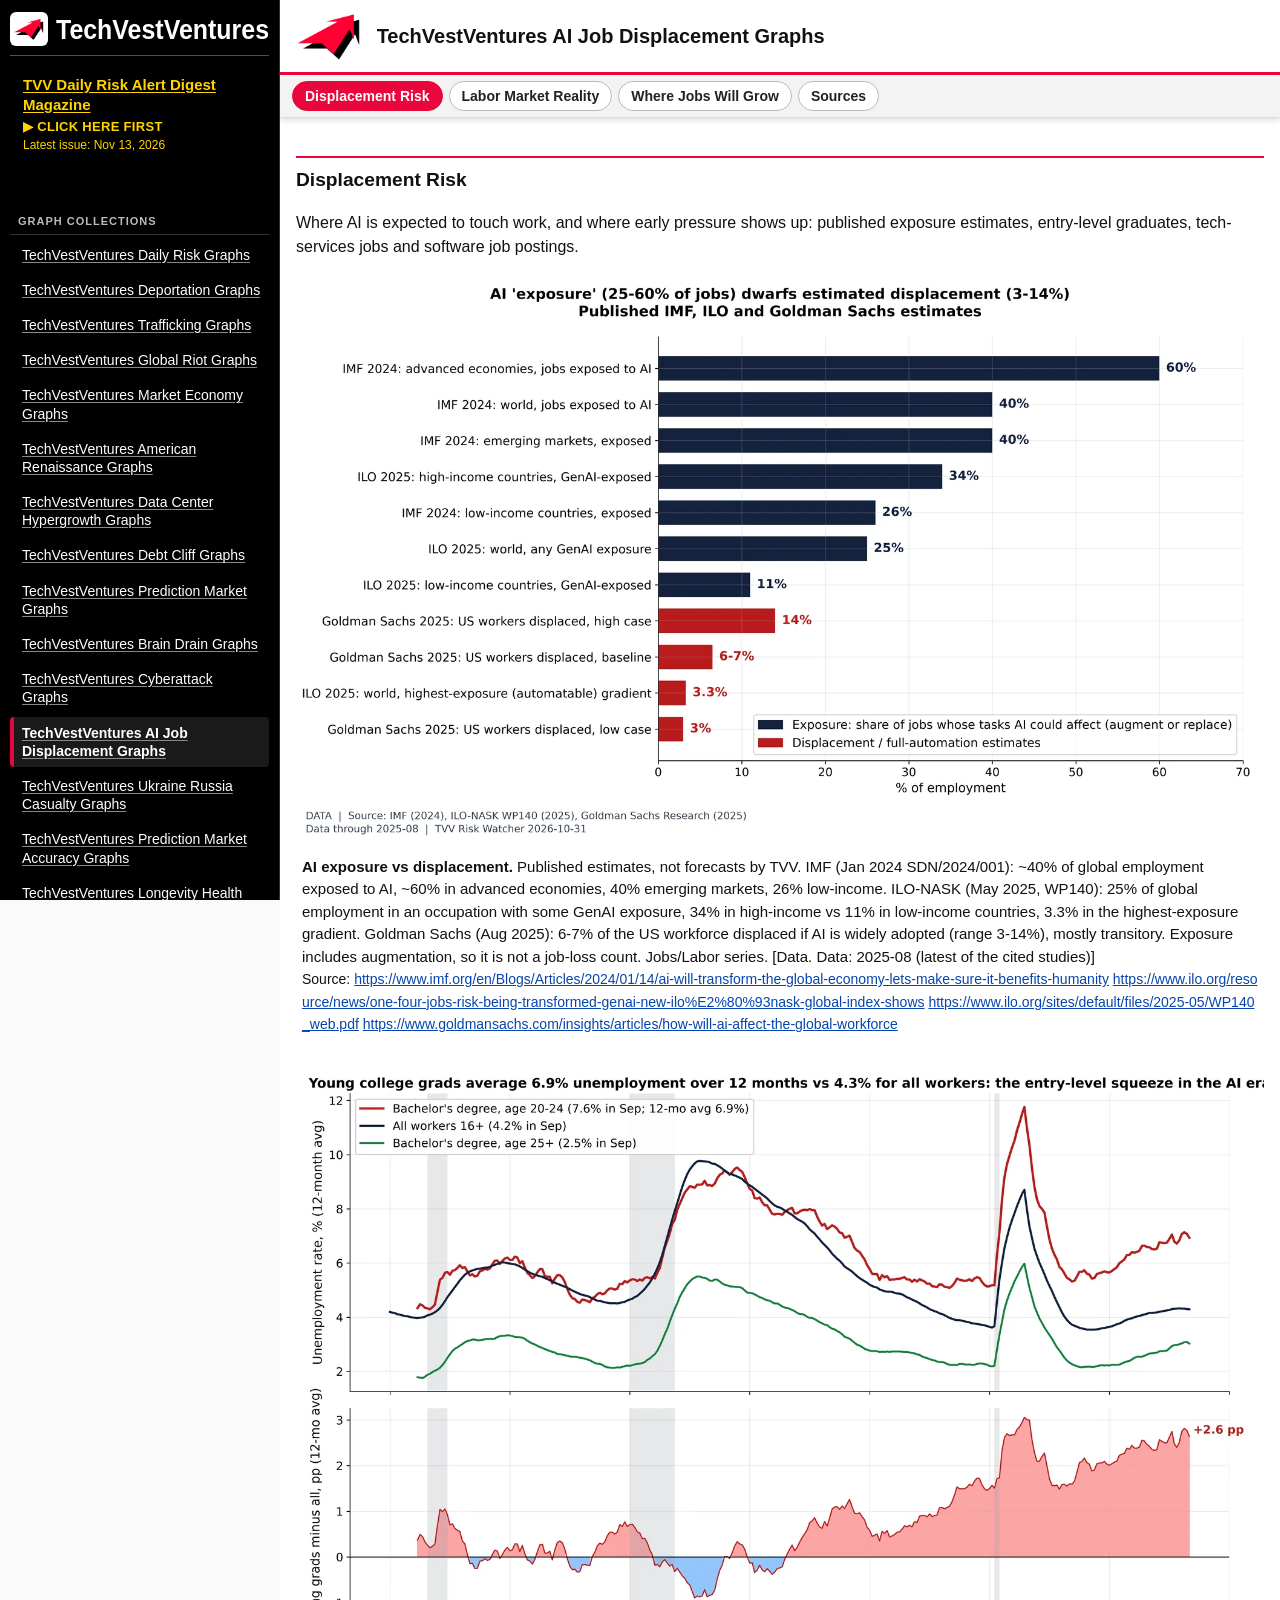
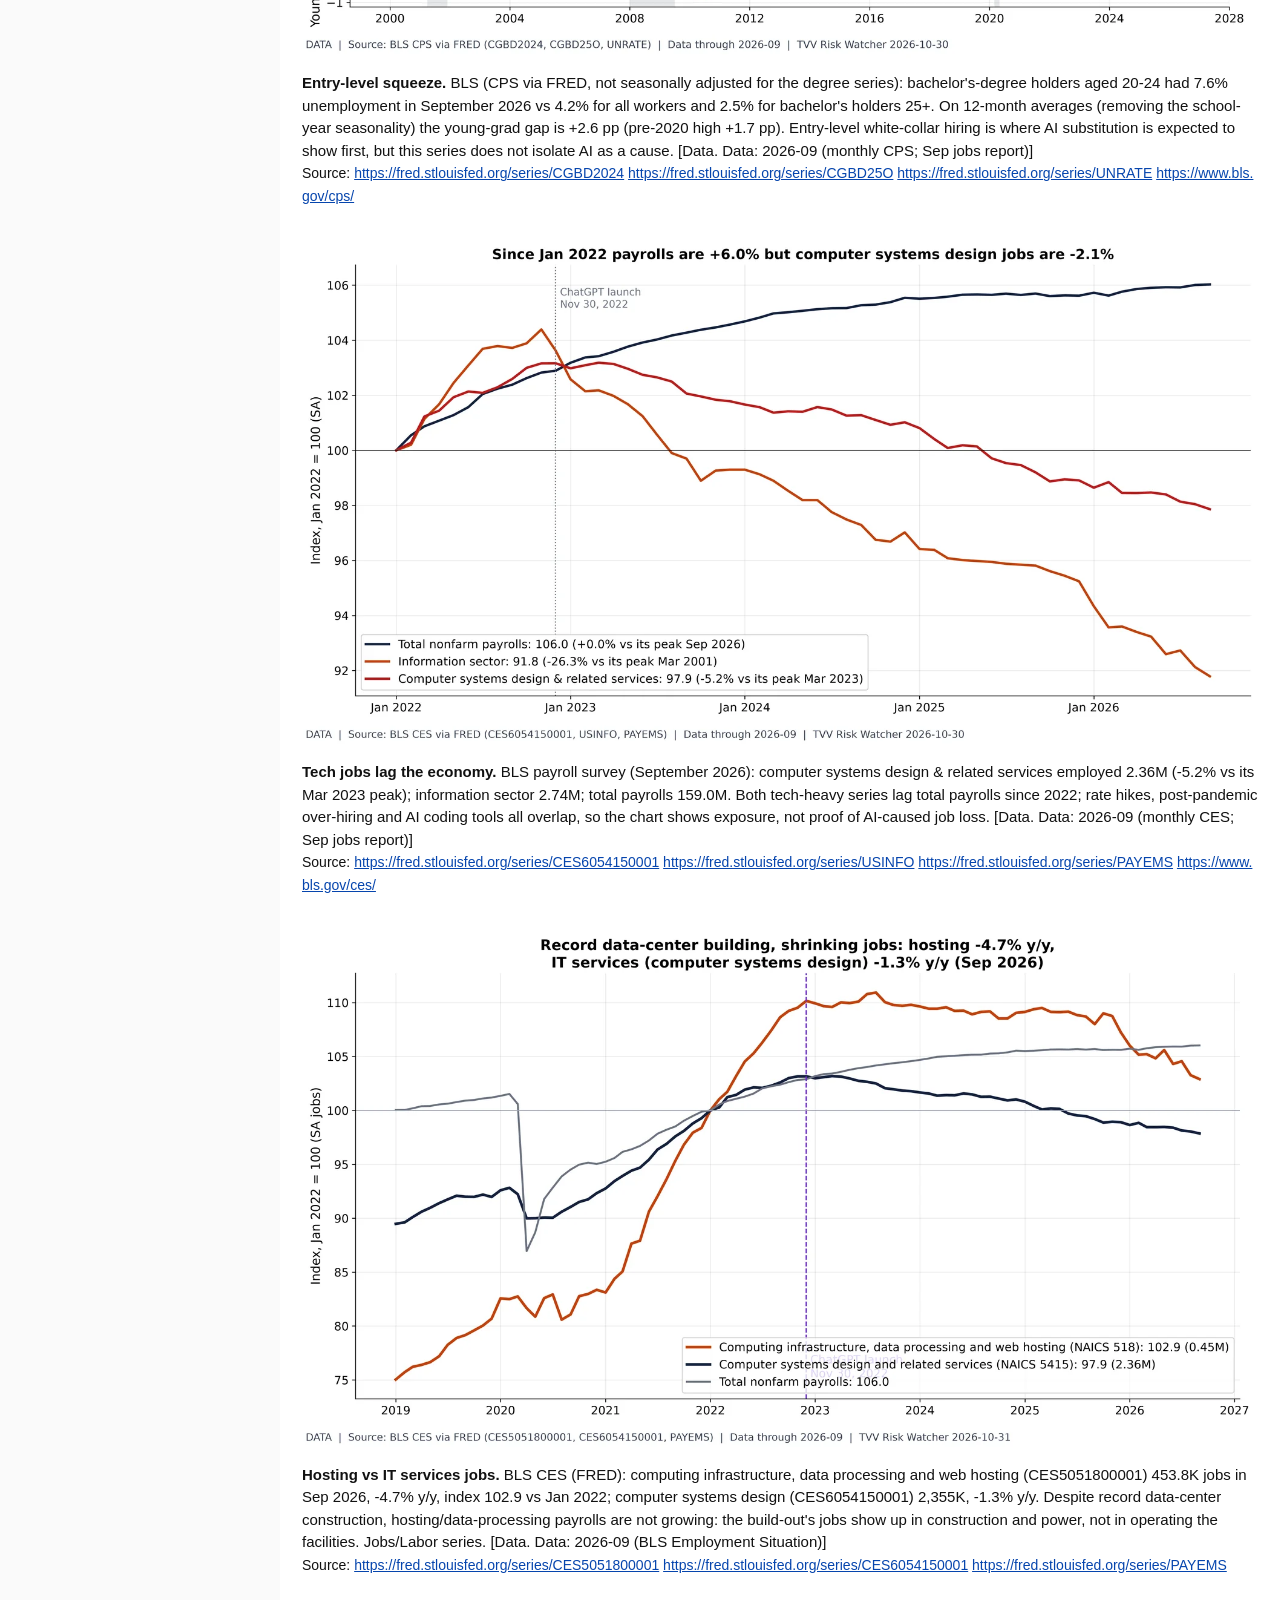
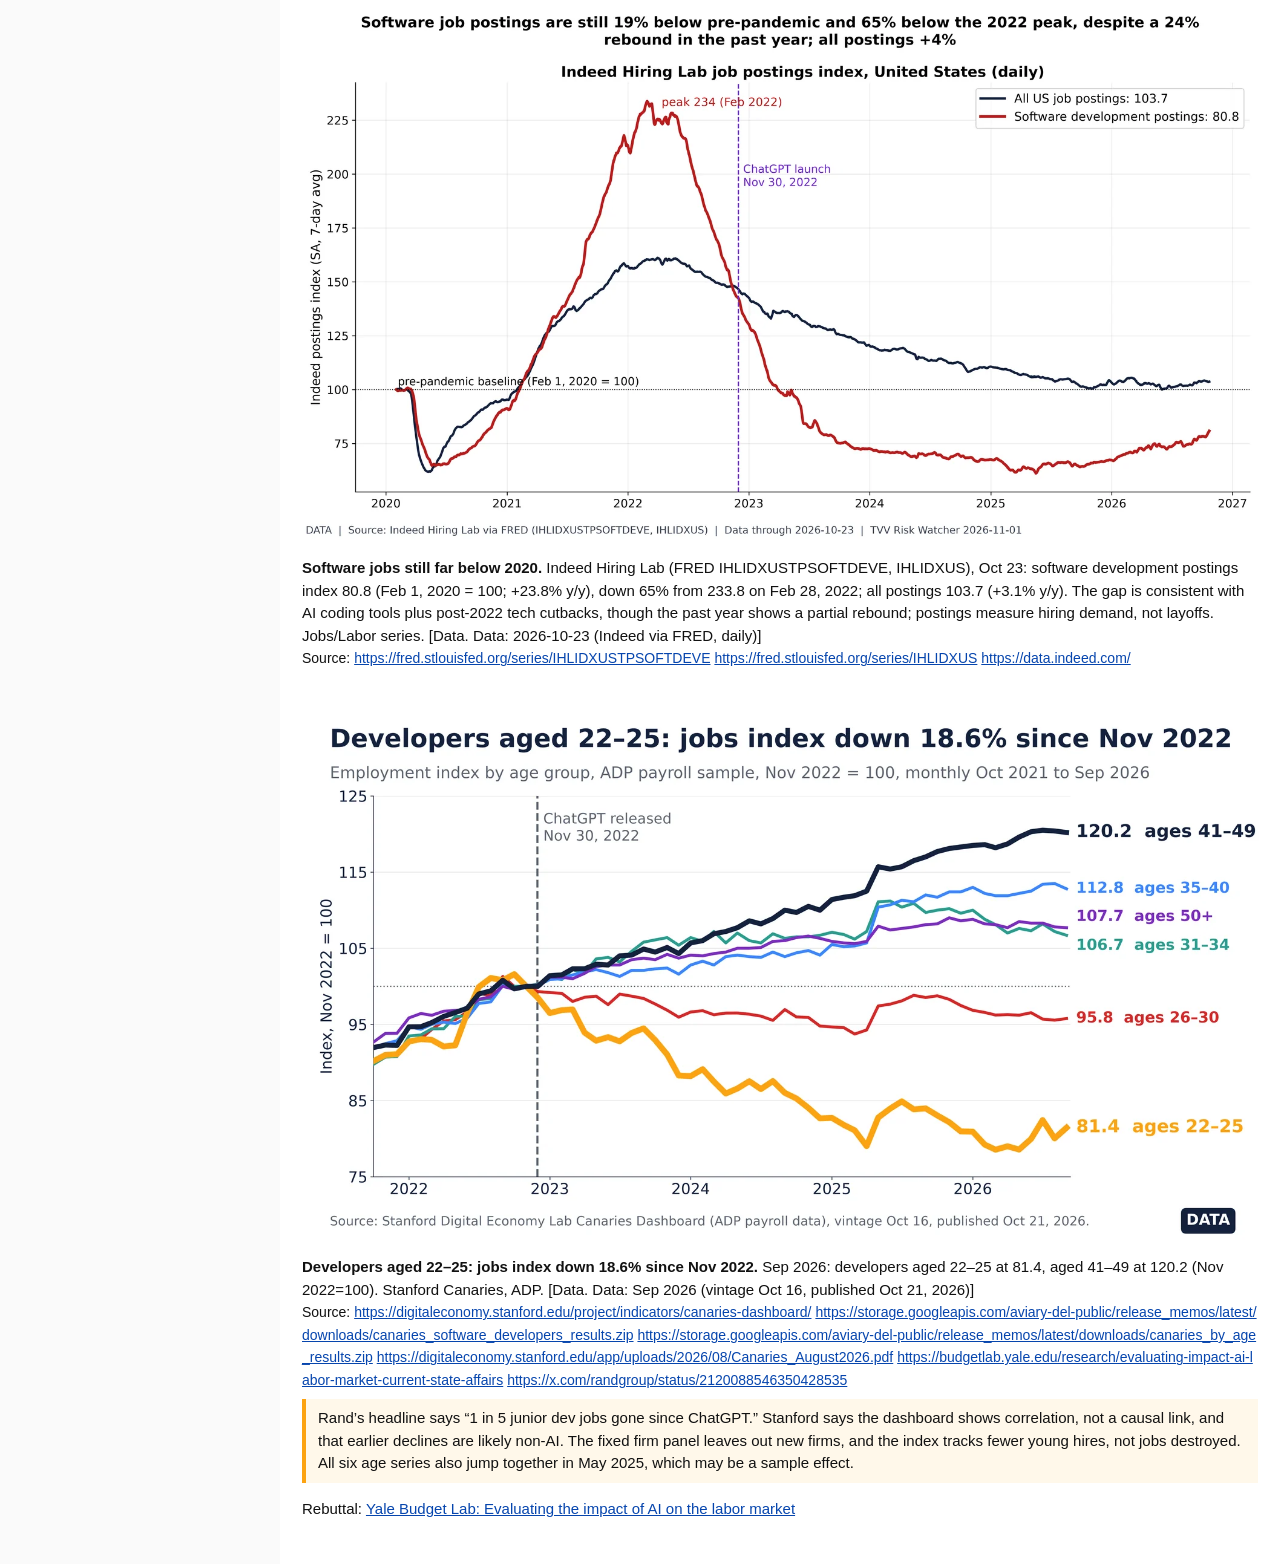
==== commit 0f4d6546: "Add TVV Arrow favicon" ====
--- a/issues/displacement.html
+++ b/issues/displacement.html
@@ -1 +1 @@
-<!doctype html><html lang="en"><head><meta charset="utf-8"><meta name="viewport" content="width=device-width,initial-scale=1"><title>TechVestVentures AI Job Displacement Graphs — displacement</title><link rel="stylesheet" href="../assets/style.css"><script>if(!/[?&]raw/.test(location.search))location.replace("../index.html#displacement")</script></head><body><main id="issue"><h2 class="desk">Displacement Risk</h2><p>Where AI is expected to touch work, and where early pressure shows up: published exposure estimates, entry-level graduates, tech-services jobs and software job postings.</p><figure class="g"><img src="img/displacement-01.webp" alt="AI exposure vs displacement" loading="lazy"><figcaption><span class="t">AI exposure vs displacement.</span> Published estimates, not forecasts by TVV. IMF (Jan 2024 SDN/2024/001): ~40% of global employment exposed to AI, ~60% in advanced economies, 40% emerging markets, 26% low-income. ILO-NASK (May 2025, WP140): 25% of global employment in an occupation with some GenAI exposure, 34% in high-income vs 11% in low-income countries, 3.3% in the highest-exposure gradient. Goldman Sachs (Aug 2025): 6-7% of the US workforce displaced if AI is widely adopted (range 3-14%), mostly transitory. Exposure includes augmentation, so it is not a job-loss count. Jobs/Labor series. [Data. Data: 2025-08 (latest of the cited studies)]<br><span class="s">Source: <a href="https://www.imf.org/en/Blogs/Articles/2024/01/14/ai-will-transform-the-global-economy-lets-make-sure-it-benefits-humanity" target="_blank" rel="noopener">https://www.imf.org/en/Blogs/Articles/2024/01/14/ai-will-transform-the-global-economy-lets-make-sure-it-benefits-humanity</a> <a href="https://www.ilo.org/resource/news/one-four-jobs-risk-being-transformed-genai-new-ilo%E2%80%93nask-global-index-shows" target="_blank" rel="noopener">https://www.ilo.org/resource/news/one-four-jobs-risk-being-transformed-genai-new-ilo%E2%80%93nask-global-index-shows</a> <a href="https://www.ilo.org/sites/default/files/2025-05/WP140_web.pdf" target="_blank" rel="noopener">https://www.ilo.org/sites/default/files/2025-05/WP140_web.pdf</a> <a href="https://www.goldmansachs.com/insights/articles/how-will-ai-affect-the-global-workforce" target="_blank" rel="noopener">https://www.goldmansachs.com/insights/articles/how-will-ai-affect-the-global-workforce</a></span></figcaption></figure><figure class="g"><img src="img/displacement-02.webp" alt="Entry-level squeeze" loading="lazy"><figcaption><span class="t">Entry-level squeeze.</span> BLS (CPS via FRED, not seasonally adjusted for the degree series): bachelor&#x27;s-degree holders aged 20-24 had 7.6% unemployment in September 2026 vs 4.2% for all workers and 2.5% for bachelor&#x27;s holders 25+. On 12-month averages (removing the school-year seasonality) the young-grad gap is +2.6 pp (pre-2020 high +1.7 pp). Entry-level white-collar hiring is where AI substitution is expected to show first, but this series does not isolate AI as a cause. [Data. Data: 2026-09 (monthly CPS; Sep jobs report)]<br><span class="s">Source: <a href="https://fred.stlouisfed.org/series/CGBD2024" target="_blank" rel="noopener">https://fred.stlouisfed.org/series/CGBD2024</a> <a href="https://fred.stlouisfed.org/series/CGBD25O" target="_blank" rel="noopener">https://fred.stlouisfed.org/series/CGBD25O</a> <a href="https://fred.stlouisfed.org/series/UNRATE" target="_blank" rel="noopener">https://fred.stlouisfed.org/series/UNRATE</a> <a href="https://www.bls.gov/cps/" target="_blank" rel="noopener">https://www.bls.gov/cps/</a></span></figcaption></figure><figure class="g"><img src="img/displacement-03.webp" alt="Tech jobs lag the economy" loading="lazy"><figcaption><span class="t">Tech jobs lag the economy.</span> BLS payroll survey (September 2026): computer systems design &amp; related services employed 2.36M (-5.2% vs its Mar 2023 peak); information sector 2.74M; total payrolls 159.0M. Both tech-heavy series lag total payrolls since 2022; rate hikes, post-pandemic over-hiring and AI coding tools all overlap, so the chart shows exposure, not proof of AI-caused job loss. [Data. Data: 2026-09 (monthly CES; Sep jobs report)]<br><span class="s">Source: <a href="https://fred.stlouisfed.org/series/CES6054150001" target="_blank" rel="noopener">https://fred.stlouisfed.org/series/CES6054150001</a> <a href="https://fred.stlouisfed.org/series/USINFO" target="_blank" rel="noopener">https://fred.stlouisfed.org/series/USINFO</a> <a href="https://fred.stlouisfed.org/series/PAYEMS" target="_blank" rel="noopener">https://fred.stlouisfed.org/series/PAYEMS</a> <a href="https://www.bls.gov/ces/" target="_blank" rel="noopener">https://www.bls.gov/ces/</a></span></figcaption></figure><figure class="g"><img src="img/displacement-04.webp" alt="Hosting vs IT services jobs" loading="lazy"><figcaption><span class="t">Hosting vs IT services jobs.</span> BLS CES (FRED): computing infrastructure, data processing and web hosting (CES5051800001) 453.8K jobs in Sep 2026, -4.7% y/y, index 102.9 vs Jan 2022; computer systems design (CES6054150001) 2,355K, -1.3% y/y. Despite record data-center construction, hosting/data-processing payrolls are not growing: the build-out&#x27;s jobs show up in construction and power, not in operating the facilities. Jobs/Labor series. [Data. Data: 2026-09 (BLS Employment Situation)]<br><span class="s">Source: <a href="https://fred.stlouisfed.org/series/CES5051800001" target="_blank" rel="noopener">https://fred.stlouisfed.org/series/CES5051800001</a> <a href="https://fred.stlouisfed.org/series/CES6054150001" target="_blank" rel="noopener">https://fred.stlouisfed.org/series/CES6054150001</a> <a href="https://fred.stlouisfed.org/series/PAYEMS" target="_blank" rel="noopener">https://fred.stlouisfed.org/series/PAYEMS</a></span></figcaption></figure><figure class="g"><img src="img/displacement-05.webp" alt="Software jobs still far below 2020" loading="lazy"><figcaption><span class="t">Software jobs still far below 2020.</span> Indeed Hiring Lab (FRED IHLIDXUSTPSOFTDEVE, IHLIDXUS), Oct 23: software development postings index 80.8 (Feb 1, 2020 = 100; +23.8% y/y), down 65% from 233.8 on Feb 28, 2022; all postings 103.7 (+3.1% y/y). The gap is consistent with AI coding tools plus post-2022 tech cutbacks, though the past year shows a partial rebound; postings measure hiring demand, not layoffs. Jobs/Labor series. [Data. Data: 2026-10-23 (Indeed via FRED, daily)]<br><span class="s">Source: <a href="https://fred.stlouisfed.org/series/IHLIDXUSTPSOFTDEVE" target="_blank" rel="noopener">https://fred.stlouisfed.org/series/IHLIDXUSTPSOFTDEVE</a> <a href="https://fred.stlouisfed.org/series/IHLIDXUS" target="_blank" rel="noopener">https://fred.stlouisfed.org/series/IHLIDXUS</a> <a href="https://data.indeed.com/" target="_blank" rel="noopener">https://data.indeed.com/</a></span></figcaption></figure><figure class="g"><img src="img/displacement-15.webp" alt="Developers aged 22–25: jobs index down 18.6% since Nov 2022" loading="lazy"><figcaption><span class="t">Developers aged 22–25: jobs index down 18.6% since Nov 2022.</span> Sep 2026: developers aged 22–25 at 81.4, aged 41–49 at 120.2 (Nov 2022=100). Stanford Canaries, ADP. [Data. Data: Sep 2026 (vintage Oct 16, published Oct 21, 2026)]<br><span class="s">Source: <a href="https://digitaleconomy.stanford.edu/project/indicators/canaries-dashboard/" target="_blank" rel="noopener">https://digitaleconomy.stanford.edu/project/indicators/canaries-dashboard/</a> <a href="https://storage.googleapis.com/aviary-del-public/release_memos/latest/downloads/canaries_software_developers_results.zip" target="_blank" rel="noopener">https://storage.googleapis.com/aviary-del-public/release_memos/latest/downloads/canaries_software_developers_results.zip</a> <a href="https://storage.googleapis.com/aviary-del-public/release_memos/latest/downloads/canaries_by_age_results.zip" target="_blank" rel="noopener">https://storage.googleapis.com/aviary-del-public/release_memos/latest/downloads/canaries_by_age_results.zip</a> <a href="https://digitaleconomy.stanford.edu/app/uploads/2026/08/Canaries_August2026.pdf" target="_blank" rel="noopener">https://digitaleconomy.stanford.edu/app/uploads/2026/08/Canaries_August2026.pdf</a> <a href="https://budgetlab.yale.edu/research/evaluating-impact-ai-labor-market-current-state-affairs" target="_blank" rel="noopener">https://budgetlab.yale.edu/research/evaluating-impact-ai-labor-market-current-state-affairs</a> <a href="https://x.com/randgroup/status/2120088546350428535" target="_blank" rel="noopener">https://x.com/randgroup/status/2120088546350428535</a></span> <p class="doubt">Rand’s headline says “1 in 5 junior dev jobs gone since ChatGPT.” Stanford says the dashboard shows correlation, not a causal link, and that earlier declines are likely non-AI. The fixed firm panel leaves out new firms, and the index tracks fewer young hires, not jobs destroyed. All six age series also jump together in May 2025, which may be a sample effect.</p><p>Rebuttal: <a href="https://budgetlab.yale.edu/research/evaluating-impact-ai-labor-market-current-state-affairs">Yale Budget Lab: Evaluating the impact of AI on the labor market</a></p></figcaption></figure></main></body></html>+<!doctype html><html lang="en"><head><meta charset="utf-8"><meta name="viewport" content="width=device-width,initial-scale=1"><title>TechVestVentures AI Job Displacement Graphs — displacement</title><link rel="icon" href="../assets/favicon.svg" type="image/svg+xml"><link rel="icon" href="../assets/favicon-32.png" sizes="32x32" type="image/png"><link rel="apple-touch-icon" href="../assets/apple-touch-icon.png"><link rel="stylesheet" href="../assets/style.css"><script>if(!/[?&]raw/.test(location.search))location.replace("../index.html#displacement")</script></head><body><main id="issue"><h2 class="desk">Displacement Risk</h2><p>Where AI is expected to touch work, and where early pressure shows up: published exposure estimates, entry-level graduates, tech-services jobs and software job postings.</p><figure class="g"><img src="img/displacement-01.webp" alt="AI exposure vs displacement" loading="lazy"><figcaption><span class="t">AI exposure vs displacement.</span> Published estimates, not forecasts by TVV. IMF (Jan 2024 SDN/2024/001): ~40% of global employment exposed to AI, ~60% in advanced economies, 40% emerging markets, 26% low-income. ILO-NASK (May 2025, WP140): 25% of global employment in an occupation with some GenAI exposure, 34% in high-income vs 11% in low-income countries, 3.3% in the highest-exposure gradient. Goldman Sachs (Aug 2025): 6-7% of the US workforce displaced if AI is widely adopted (range 3-14%), mostly transitory. Exposure includes augmentation, so it is not a job-loss count. Jobs/Labor series. [Data. Data: 2025-08 (latest of the cited studies)]<br><span class="s">Source: <a href="https://www.imf.org/en/Blogs/Articles/2024/01/14/ai-will-transform-the-global-economy-lets-make-sure-it-benefits-humanity" target="_blank" rel="noopener">https://www.imf.org/en/Blogs/Articles/2024/01/14/ai-will-transform-the-global-economy-lets-make-sure-it-benefits-humanity</a> <a href="https://www.ilo.org/resource/news/one-four-jobs-risk-being-transformed-genai-new-ilo%E2%80%93nask-global-index-shows" target="_blank" rel="noopener">https://www.ilo.org/resource/news/one-four-jobs-risk-being-transformed-genai-new-ilo%E2%80%93nask-global-index-shows</a> <a href="https://www.ilo.org/sites/default/files/2025-05/WP140_web.pdf" target="_blank" rel="noopener">https://www.ilo.org/sites/default/files/2025-05/WP140_web.pdf</a> <a href="https://www.goldmansachs.com/insights/articles/how-will-ai-affect-the-global-workforce" target="_blank" rel="noopener">https://www.goldmansachs.com/insights/articles/how-will-ai-affect-the-global-workforce</a></span></figcaption></figure><figure class="g"><img src="img/displacement-02.webp" alt="Entry-level squeeze" loading="lazy"><figcaption><span class="t">Entry-level squeeze.</span> BLS (CPS via FRED, not seasonally adjusted for the degree series): bachelor&#x27;s-degree holders aged 20-24 had 7.6% unemployment in September 2026 vs 4.2% for all workers and 2.5% for bachelor&#x27;s holders 25+. On 12-month averages (removing the school-year seasonality) the young-grad gap is +2.6 pp (pre-2020 high +1.7 pp). Entry-level white-collar hiring is where AI substitution is expected to show first, but this series does not isolate AI as a cause. [Data. Data: 2026-09 (monthly CPS; Sep jobs report)]<br><span class="s">Source: <a href="https://fred.stlouisfed.org/series/CGBD2024" target="_blank" rel="noopener">https://fred.stlouisfed.org/series/CGBD2024</a> <a href="https://fred.stlouisfed.org/series/CGBD25O" target="_blank" rel="noopener">https://fred.stlouisfed.org/series/CGBD25O</a> <a href="https://fred.stlouisfed.org/series/UNRATE" target="_blank" rel="noopener">https://fred.stlouisfed.org/series/UNRATE</a> <a href="https://www.bls.gov/cps/" target="_blank" rel="noopener">https://www.bls.gov/cps/</a></span></figcaption></figure><figure class="g"><img src="img/displacement-03.webp" alt="Tech jobs lag the economy" loading="lazy"><figcaption><span class="t">Tech jobs lag the economy.</span> BLS payroll survey (September 2026): computer systems design &amp; related services employed 2.36M (-5.2% vs its Mar 2023 peak); information sector 2.74M; total payrolls 159.0M. Both tech-heavy series lag total payrolls since 2022; rate hikes, post-pandemic over-hiring and AI coding tools all overlap, so the chart shows exposure, not proof of AI-caused job loss. [Data. Data: 2026-09 (monthly CES; Sep jobs report)]<br><span class="s">Source: <a href="https://fred.stlouisfed.org/series/CES6054150001" target="_blank" rel="noopener">https://fred.stlouisfed.org/series/CES6054150001</a> <a href="https://fred.stlouisfed.org/series/USINFO" target="_blank" rel="noopener">https://fred.stlouisfed.org/series/USINFO</a> <a href="https://fred.stlouisfed.org/series/PAYEMS" target="_blank" rel="noopener">https://fred.stlouisfed.org/series/PAYEMS</a> <a href="https://www.bls.gov/ces/" target="_blank" rel="noopener">https://www.bls.gov/ces/</a></span></figcaption></figure><figure class="g"><img src="img/displacement-04.webp" alt="Hosting vs IT services jobs" loading="lazy"><figcaption><span class="t">Hosting vs IT services jobs.</span> BLS CES (FRED): computing infrastructure, data processing and web hosting (CES5051800001) 453.8K jobs in Sep 2026, -4.7% y/y, index 102.9 vs Jan 2022; computer systems design (CES6054150001) 2,355K, -1.3% y/y. Despite record data-center construction, hosting/data-processing payrolls are not growing: the build-out&#x27;s jobs show up in construction and power, not in operating the facilities. Jobs/Labor series. [Data. Data: 2026-09 (BLS Employment Situation)]<br><span class="s">Source: <a href="https://fred.stlouisfed.org/series/CES5051800001" target="_blank" rel="noopener">https://fred.stlouisfed.org/series/CES5051800001</a> <a href="https://fred.stlouisfed.org/series/CES6054150001" target="_blank" rel="noopener">https://fred.stlouisfed.org/series/CES6054150001</a> <a href="https://fred.stlouisfed.org/series/PAYEMS" target="_blank" rel="noopener">https://fred.stlouisfed.org/series/PAYEMS</a></span></figcaption></figure><figure class="g"><img src="img/displacement-05.webp" alt="Software jobs still far below 2020" loading="lazy"><figcaption><span class="t">Software jobs still far below 2020.</span> Indeed Hiring Lab (FRED IHLIDXUSTPSOFTDEVE, IHLIDXUS), Oct 23: software development postings index 80.8 (Feb 1, 2020 = 100; +23.8% y/y), down 65% from 233.8 on Feb 28, 2022; all postings 103.7 (+3.1% y/y). The gap is consistent with AI coding tools plus post-2022 tech cutbacks, though the past year shows a partial rebound; postings measure hiring demand, not layoffs. Jobs/Labor series. [Data. Data: 2026-10-23 (Indeed via FRED, daily)]<br><span class="s">Source: <a href="https://fred.stlouisfed.org/series/IHLIDXUSTPSOFTDEVE" target="_blank" rel="noopener">https://fred.stlouisfed.org/series/IHLIDXUSTPSOFTDEVE</a> <a href="https://fred.stlouisfed.org/series/IHLIDXUS" target="_blank" rel="noopener">https://fred.stlouisfed.org/series/IHLIDXUS</a> <a href="https://data.indeed.com/" target="_blank" rel="noopener">https://data.indeed.com/</a></span></figcaption></figure><figure class="g"><img src="img/displacement-15.webp" alt="Developers aged 22–25: jobs index down 18.6% since Nov 2022" loading="lazy"><figcaption><span class="t">Developers aged 22–25: jobs index down 18.6% since Nov 2022.</span> Sep 2026: developers aged 22–25 at 81.4, aged 41–49 at 120.2 (Nov 2022=100). Stanford Canaries, ADP. [Data. Data: Sep 2026 (vintage Oct 16, published Oct 21, 2026)]<br><span class="s">Source: <a href="https://digitaleconomy.stanford.edu/project/indicators/canaries-dashboard/" target="_blank" rel="noopener">https://digitaleconomy.stanford.edu/project/indicators/canaries-dashboard/</a> <a href="https://storage.googleapis.com/aviary-del-public/release_memos/latest/downloads/canaries_software_developers_results.zip" target="_blank" rel="noopener">https://storage.googleapis.com/aviary-del-public/release_memos/latest/downloads/canaries_software_developers_results.zip</a> <a href="https://storage.googleapis.com/aviary-del-public/release_memos/latest/downloads/canaries_by_age_results.zip" target="_blank" rel="noopener">https://storage.googleapis.com/aviary-del-public/release_memos/latest/downloads/canaries_by_age_results.zip</a> <a href="https://digitaleconomy.stanford.edu/app/uploads/2026/08/Canaries_August2026.pdf" target="_blank" rel="noopener">https://digitaleconomy.stanford.edu/app/uploads/2026/08/Canaries_August2026.pdf</a> <a href="https://budgetlab.yale.edu/research/evaluating-impact-ai-labor-market-current-state-affairs" target="_blank" rel="noopener">https://budgetlab.yale.edu/research/evaluating-impact-ai-labor-market-current-state-affairs</a> <a href="https://x.com/randgroup/status/2120088546350428535" target="_blank" rel="noopener">https://x.com/randgroup/status/2120088546350428535</a></span> <p class="doubt">Rand’s headline says “1 in 5 junior dev jobs gone since ChatGPT.” Stanford says the dashboard shows correlation, not a causal link, and that earlier declines are likely non-AI. The fixed firm panel leaves out new firms, and the index tracks fewer young hires, not jobs destroyed. All six age series also jump together in May 2025, which may be a sample effect.</p><p>Rebuttal: <a href="https://budgetlab.yale.edu/research/evaluating-impact-ai-labor-market-current-state-affairs">Yale Budget Lab: Evaluating the impact of AI on the labor market</a></p></figcaption></figure></main></body></html>
